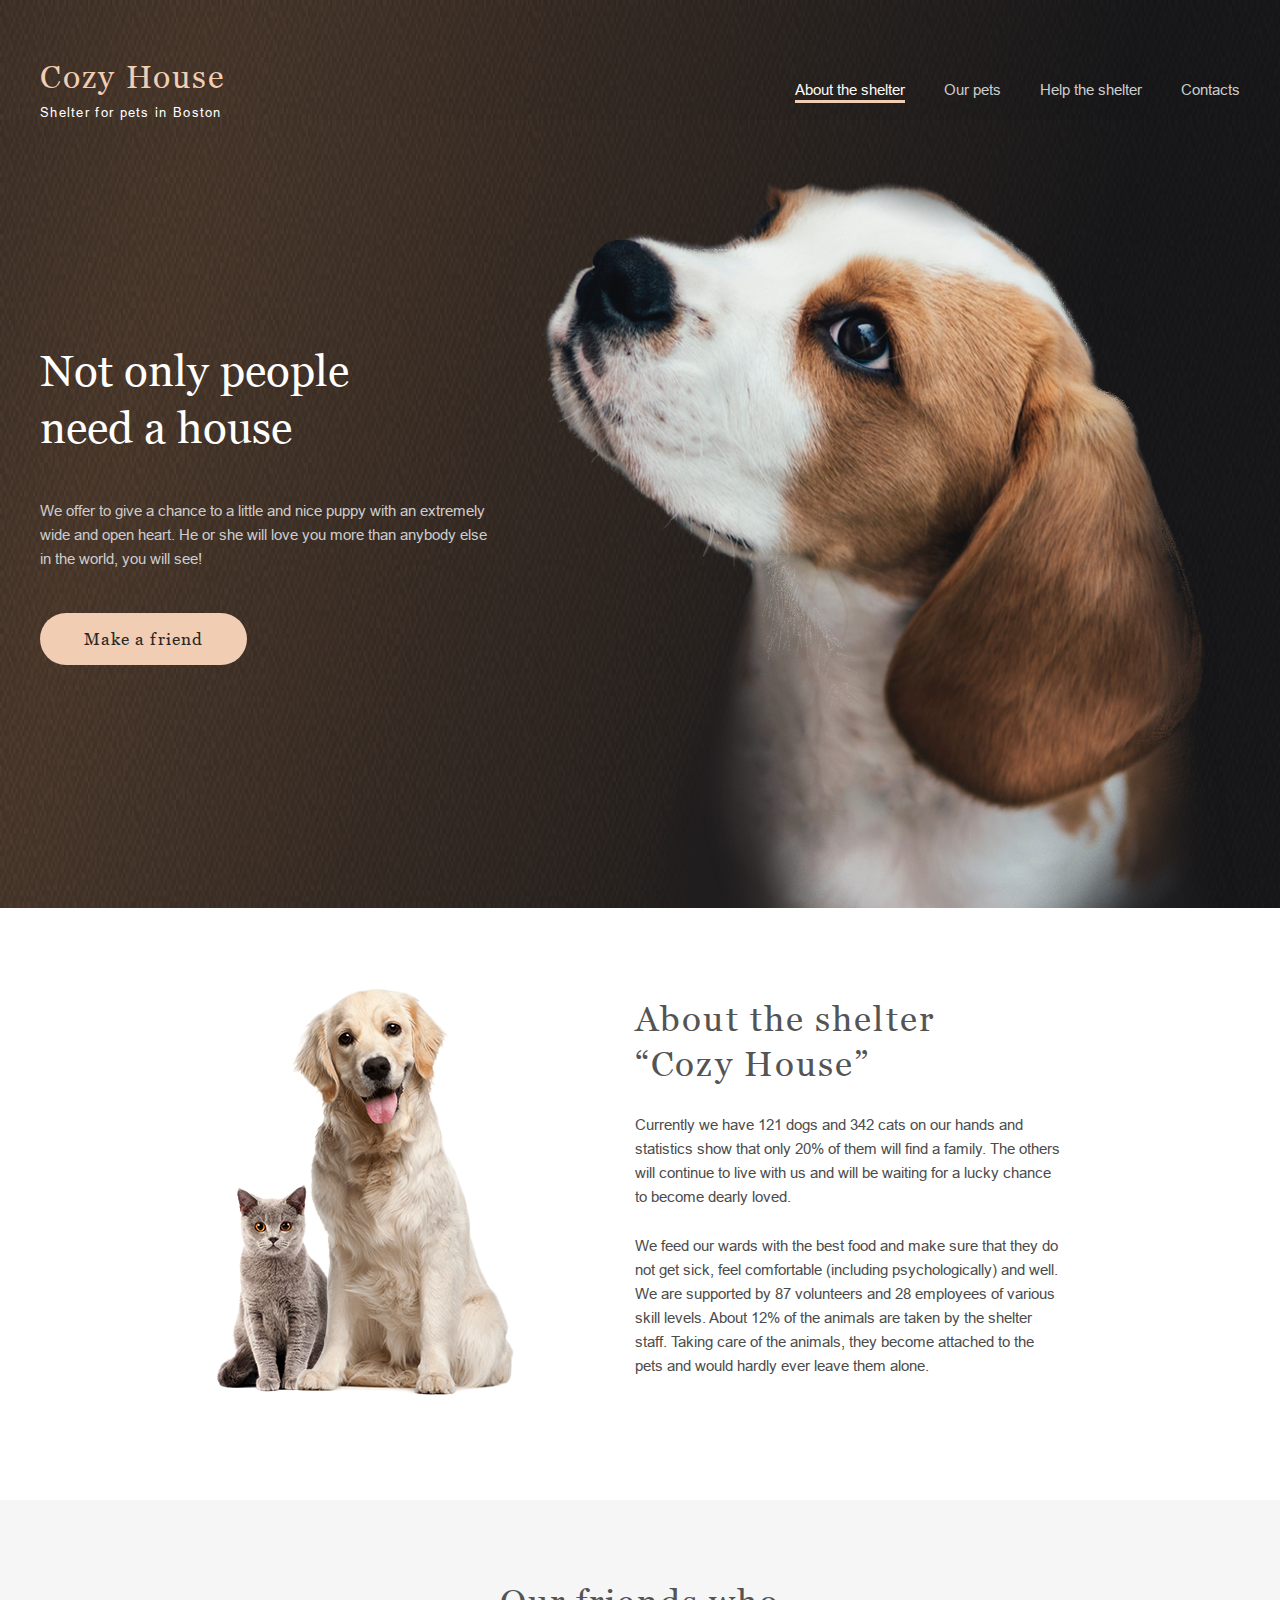
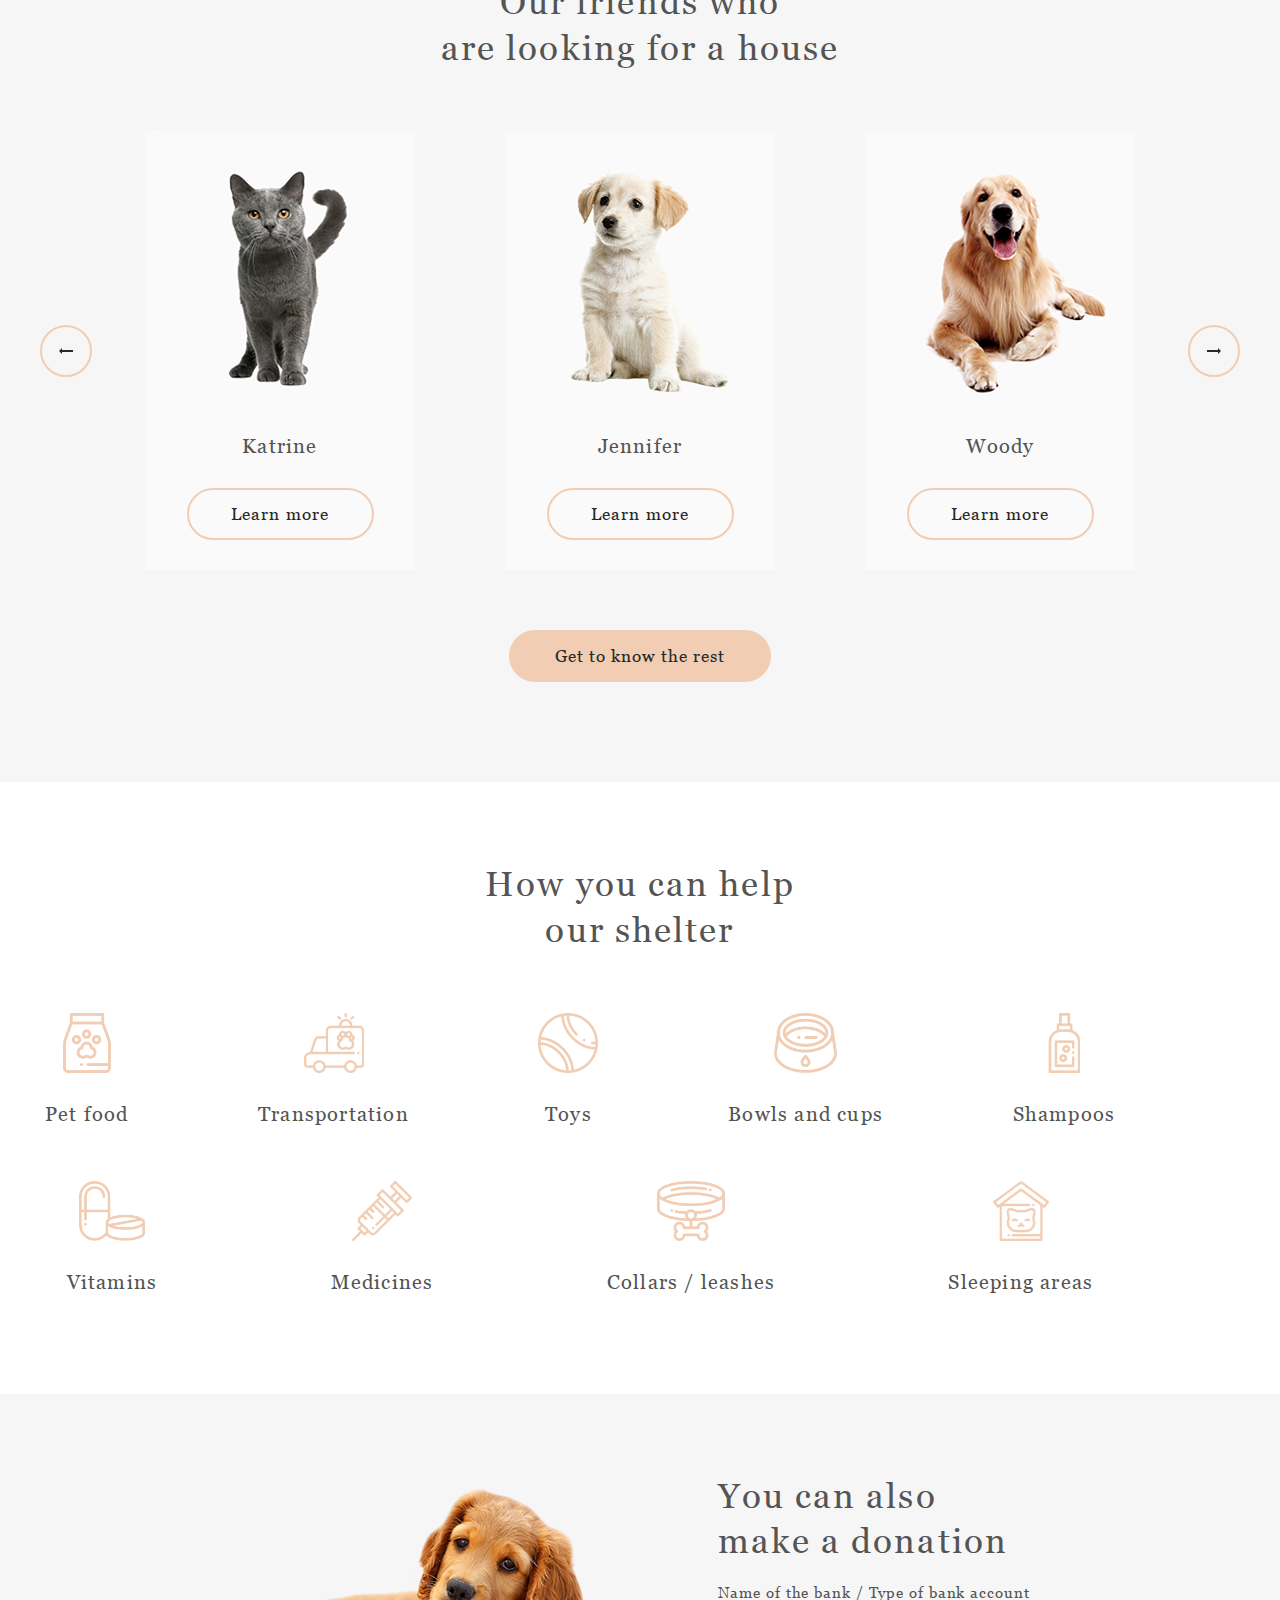
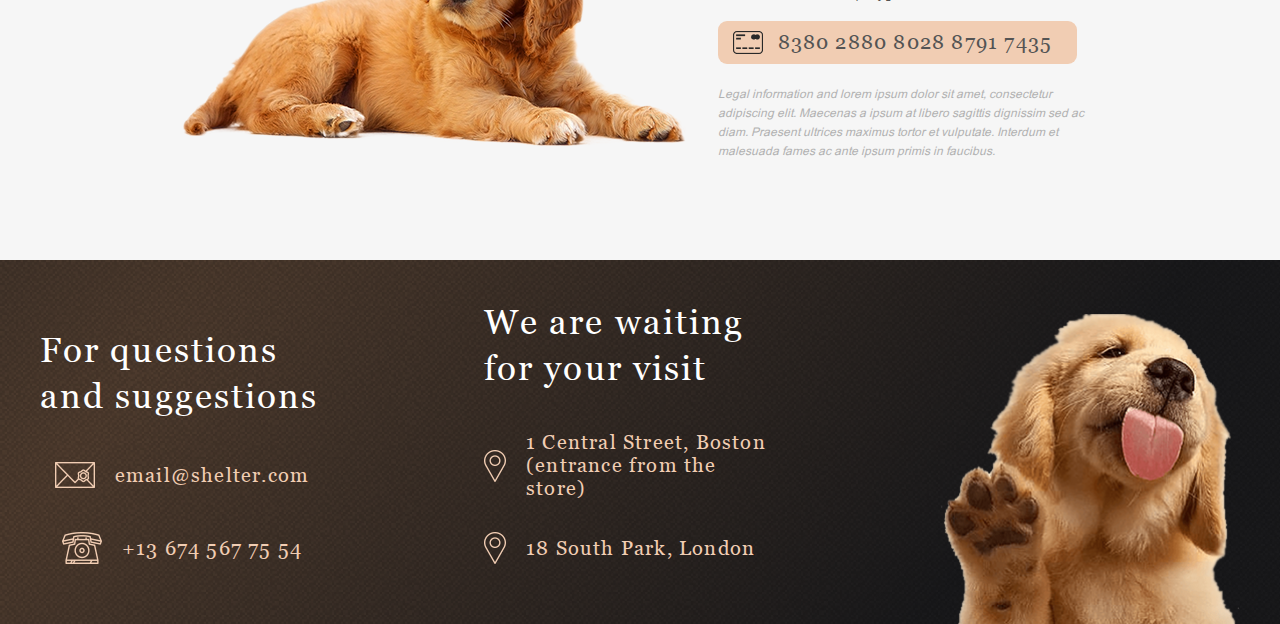
==== pages/main/index.html @ f01f2a56 "refactor: start content h2 and about text styles change" ====
<!DOCTYPE html>
<html lang="en">
<head>
    <meta charset="UTF-8">
    <meta http-equiv="X-UA-Compatible" content="IE=edge">
    <meta name="viewport" content="width=device-width, initial-scale=1.0">
    <title>Shelter</title>
    <link rel="stylesheet" href="style.css">
    <script src="../../assets/scripts/main.js"></script>
</head>
<body>
    <header>        
        <section class="header-section">
            <div class="logo"><h1 class="logo-main"><a href="#">Cozy House</a></h1><p class="logo-sub">Shelter for pets in Boston</p></div>
            <nav>
                <img class="burger" id="burger" src="../../assets/icons/burger-ico-ecru.png" alt="burger menu icon">
                <ul class="main-menu">
                    <li><mark><a href="#about">About the shelter</a></mark></li>
                    <li><a href="../pets/index.html">Our pets</a></li>
                    <li><a href="#help">Help the shelter</a></li>
                    <li><a href="#contacts">Contacts</a></li>
                </ul>
            </nav>
        </section>              
    </header>
    <main>
        <section class="start-screen-content">
            <div class="start-content">
                <h2>Not only people<br>need a house</h2>
                <p>We offer to give a chance to a little and nice puppy with an extremely wide and open heart. He or she will love you more than anybody else in the world, you will see!</p>
                <div class="button-primary"><a href="#our-pets">Make a friend</a></div>
            </div>
            <div class="puppy">
                <img class="puppy-img" src="../../assets/images/start-screen-puppy.png" alt="Puppy">
            </div>
        </section>    
        <section id="about" class="about">
            <div class="about-content">
                <div class="about-pets">
                    <img src="../../assets/images/about-pets.png" alt="Cat and dog">
                </div>
                <div class="about-description">
                    <h3>About the shelter<br>“Cozy House”</h3>
                    <p>Currently we have 121 dogs and 342 cats on our hands and statistics show that only 20% of them will find a family. The others will continue to live with us and will be waiting for a lucky chance to become dearly loved.</p>
                    <p>We feed our wards with the best food and make sure that they do not get sick, feel comfortable (including psychologically) and well. We are supported by 87 volunteers and 28 employees of various skill levels. About 12% of the animals are taken by the shelter staff. Taking care of the animals, they become attached to the pets and would hardly ever leave them alone.</p>
                </div>
            </div>
        </section>
        <section id="our-pets" class="our-pets">
            <h3>Our friends who<br>are looking for a house</h3>
            <div class="slider">
                <div class="button-arrow left"></div>
                <div class="card-wrapper">
                    <div class="card">
                        <img src="../../assets/images/pets-katerine.png" alt="pet image">
                        <p>Katrine</p>
                        <button class="button-secondary">Learn more</button>
                    </div>
                </div>
                <div class="card-wrapper">
                    <div class="card">
                        <img src="../../assets/images/pets-jennifer.png" alt="pet image">
                        <p>Jennifer</p>
                        <button class="button-secondary">Learn more</button>
                    </div>
                </div>                
                <div class="card-wrapper">
                    <div class="card">
                        <img src="../../assets/images/pets-woody.png" alt="pet image">
                        <p>Woody</p>
                        <button class="button-secondary">Learn more</button>
                    </div>
                </div>                
                <div class="button-arrow right"></div>
            </div>
            <div class="button-primary"><a href="#our-pets">Get to know the rest</a></div>
        </section>
        <section id="help" class="help">
            <h3>How you can help<br>our shelter</h3>
            <div class="list">
                <div class="help-item">
                    <img class="pet-food" src="../../assets/icons/food.png" alt="help icon">
                    <h4>Pet food</h4>
                </div>
                <div class="help-item">
                    <img class="transportation" src="../../assets/icons/transportation.png" alt="help icon">
                    <h4>Transportation</h4>
                </div>
                <div class="help-item">
                    <img class="toys" src="../../assets/icons/toys.png" alt="help icon">
                    <h4>Toys</h4>
                </div>
                <div class="help-item">
                    <img class="bowls" src="../../assets/icons/bowl.png" alt="help icon">
                    <h4>Bowls and cups</h4>
                </div>
                <div class="help-item">
                    <img class="shampoos" src="../../assets/icons/shampoo.png" alt="help icon">
                    <h4>Shampoos</h4>
                </div>
                <div class="help-item">
                    <img class="vitamins" src="../../assets/icons/vitamins.png" alt="help icon">
                    <h4>Vitamins</h4>
                </div>
                <div class="help-item">
                    <img class="medicines" src="../../assets/icons/medicines.png" alt="help icon">
                    <h4>Medicines</h4>
                </div>
                <div class="help-item">
                    <img class="collars" src="../../assets/icons/collars.png" alt="help icon">
                    <h4>Collars / leashes</h4>
                </div>
                <div class="help-item">
                    <img class="sleeping-areas" src="../../assets/icons/sleeping_areas.png" alt="help icon">
                    <h4>Sleeping areas</h4>
                </div>
            </div>
        </section>
        <section class="donations">
            <img class="donation-dog" src="../../assets/images/donation-dog.png" alt="Nice dog foto">
            <div class="donation-content">
                <h3>You can also<br>make a donation</h3>
                <h5>Name of the bank / Type of bank account</h5>
                <div class="credit-card">
                    <img src="../../assets/icons/credit-card.png" alt="Credit card icon">
                    <span>8380 2880 8028 8791 7435</span>
                </div>
                <span class="legal-info">Legal information and lorem ipsum dolor sit amet, consectetur adipiscing elit. Maecenas a ipsum at libero sagittis dignissim sed ac diam. Praesent ultrices maximus tortor et vulputate. Interdum et malesuada fames ac ante ipsum primis in faucibus.</span>
            </div>
        </section>
    </main>
    <footer>        
        <section class="footer-section">
            <div id="contacts" class="contacts">
                <h3>For questions and suggestions</h3>
                <div class="contact-wrapper">
                    <img src="../../assets/icons/mail.png" alt="mail icon">
                    <span class="mail"><a href="mailto:email@shelter.com">email@shelter.com</a></span>
                </div>
                <div class="contact-wrapper">
                    <img src="../../assets/icons/phone.png" alt="phone icon">                
                    <span class="phone"><a href="tel:+136745677554">+13 674 567 75 54</a></span>
                </div>
            </div>
            <div class="locations">
                <h3>We are waiting for your visit</h3>
                <div class="locations-wrapper">
                    <div class="location-wrapper">
                        <img src="../../assets/icons/location-dot.png" alt="location dot icon">
                        <span class="boston"><a href="https://goo.gl/maps/aTg1MjFpmiu2rQaGA" target="_blank">1 Central Street, Boston (entrance from the store)</a></span>
                    </div>
                    <div class="location-wrapper">
                        <img src="../../assets/icons/location-dot.png" alt="location dot icon">
                        <span class="london"><a href="https://goo.gl/maps/aTg1MjFpmiu2rQaGA" target="_blank">18 South Park, London</a></span>
                    </div>
                </div>                
            </div>
            <img class="footer-puppy" src="../../assets/images/footer-puppy.png" alt="Puppy">
        </section>            
    </footer>
</body>
</html>
---- pages/main/style.css ----
@font-face {
    font-family: Georgia;
    src: url(../../assets/fonts/Georgia/Georgia.ttf);
    font-weight: normal;
    font-style: normal;
  }

  @font-face {
    font-family: Arial;
    src: url(../../assets/fonts/Arial/ArialMT.ttf);
    font-weight: normal;
    font-style: normal;
  }

:root {
    --font-primary: Georgia, 'Times New Roman', Times, serif;
    --font-secondary: Arial, Helvetica, sans-serif;
    --color-primary: #F1CDB3;    
    --color-dark-s: #CDCDCD;    
    --color-dark-m: #B2B2B2;
    --color-dark-l: #545454;
    --color-dark-xl: #4C4C4C;
    --color-dark-3xl: #292929;
    --color-light-s: #FAFAFA;
    --color-light-l: #F6F6F6;
}

* {
    box-sizing: border-box;
    margin: 0;
    padding: 0;    
}

header, main, footer {
    width: 1280px;
    margin: 0 auto;
}

section {
    width: 100%;
    padding: 0 40px;
}

.header-section, .start-screen-content {        
    background: url(../../assets/images/background-gradient.png);
    background-size: 1280px 908px;
    padding-top: 60px;    
}

.start-screen-content {
    background-position-y: bottom 120px;
}

.header-section {
    display: flex;
    justify-content: space-between;
    align-items: center;
}

.about, .our-pets, .help, .donations {
    padding-top: 80px;
    padding-bottom: 100px;
}

.logo {
    display: flex;
    flex-direction: column;
}

h1 a:link, h1 a:visited, h1 a:hover, h1 a:active  {
    font-family: var(--font-primary);
    font-weight: 400;
    font-size: 1.98rem;    
    line-height: 110%;    
    letter-spacing: 0.06em;
    text-decoration: none;    
    color: var(--color-primary);
    display: inline-block;
}

h1 a:hover {
    color: var(--color-light-s);
}

.logo-main {
    font-family: var(--font-primary);
    font-weight: 400;
    font-size: 2rem;    
    line-height: 110%;    
    letter-spacing: 0.06em;    
    color: var(--color-primary);
    display: inline-block;
    margin-bottom: 0.625rem;
}

.logo-sub {
    font-family: var(--font-secondary);
    font-weight: 400;
    font-size: 0.8125rem;
    line-height: 0.9375rem;
    letter-spacing: 0.1em;
    color: #FFFFFF;
    display: inline-block;
}

.burger {
    display: none;
}

.main-menu {
    list-style-type: none;
}

.main-menu li {
    display: inline-block;
    margin-left: 2.1875rem;
}

.main-menu mark {
    background-color: unset;       
}

.main-menu li mark {
    border-bottom: 3px solid var(--color-primary);
    padding-bottom: 2px;
}

.main-menu mark a:link {
    color: var(--color-light-s);
}

.main-menu mark a:visited {
    color: var(--color-light-s);
}

.main-menu mark a:hover {
    color: var(--color-light-s);
}

.main-menu mark a:active {
    color: var(--color-light-s);
}

.main-menu a:link {
    font-family: var(--font-secondary);
    font-weight: 400;
    font-size: 0.9375rem;
    line-height: 160%;    
    color: var(--color-dark-s);
    text-decoration: none;  
}

.main-menu a:visited {
    font-family: var(--font-secondary);
    font-weight: 400;
    font-size: 0.9375rem;
    line-height: 160%;    
    color: var(--color-dark-s);
    text-decoration: none;   
}

.main-menu a:hover {
    font-family: var(--font-secondary);
    font-weight: 400;
    font-size: 0.9375rem;
    line-height: 160%;    
    color: var(--color-light-s);
    text-decoration: none;   
}

.main-menu a:active {
    font-family: var(--font-secondary);
    font-weight: 400;
    font-size: 0.9375rem;
    line-height: 160%;    
    color: var(--color-dark-s);
    text-decoration: none;   
}

.start-screen-content {    
    display: flex;
    justify-content: space-between;
    align-items: flex-end;    
}

.start-screen-content .start-content {
    width: 38.333%;
    margin-right: 2.625rem;
}

.start-content {
    margin-bottom: 243px;
}

.start-content h2 {
    font-family: var(--font-primary);
    font-weight: 400;
    font-size: 2.75rem;
    line-height: 130%;      
    color: #FFFFFF;
    display: inline-block;
    margin-bottom: 2.625rem;    
}

.start-content p {
    font-family: var(--font-secondary);
    font-weight: 400;
    font-size: 0.9375rem;
    line-height: 160%;      
    color: var(--color-dark-s);
    display: inline-block;
    margin-bottom: 2.625rem;   
}

.button-primary {
    background-color: var(--color-primary);
    width: 12.9375rem;
    height: 3.25rem;
    border-radius: 1.625rem;
    border: 0;
    cursor: pointer;
    display: flex;
    justify-content: center;
    align-items: center;
}

.button-primary a:link, .button-primary a:visited, .button-primary a:hover, .button-primary a:active{    
    font-family: var(--font-primary);
    font-weight: 400;
    font-size: 1.0625rem;
    line-height: 130%;
    letter-spacing: 0.06em;      
    color: var(--color-dark-3xl);
    text-decoration: none;
}

.puppy {
    line-height: 0;
}

.about-content {
    display: flex;
    justify-content: center;
    align-items: center;    
    width: 100%;
}

.about-description {
    width: 35.8%;
    margin-left: 10%;
}

.about-description h3, .our-pets h3, .help h3, .donation-content h3, footer h3 {
    font-family: var(--font-primary);
    font-weight: 400;
    font-size: 2.185rem;    
    line-height: 130%;    
    letter-spacing: 0.06em;    
    color: var(--color-dark-l);
    display: inline-block;
    margin-bottom: 1.5625rem;
}

.about-description p {
    font-family: var(--font-secondary);
    font-weight: 400;
    font-size: 15px;    
    line-height: 160%;
    color: var(--color-dark-xl);
    display: inline-block;
    margin-bottom: 1.5625rem;
}

.about-description p:last-child {
    margin-bottom: 0.875rem;
}

.our-pets {
    background-color: var(--color-light-l);
    display: flex;
    flex-direction: column;
    justify-content: center;
    align-items: center;
}

.our-pets h3, .help h3 {
    text-align: center;
    margin-bottom: 3.75rem;
}

.slider {    
    display: flex;
    justify-items: center;
    align-items: center;
    margin-bottom: 3.75rem;
}

.button-arrow {
    width: 3.25rem;
    height: 3.25rem;
    border: 2px solid var(--color-primary);
    border-radius: 50%;
    cursor: pointer;
}

.button-arrow.left {
    margin-right: 0.5rem;  
    background-image: url(../../assets/icons/arrow-left.png);
    background-position: center;
    background-size: 14px;
    background-repeat: no-repeat;
}

.button-arrow.right {
    margin-left: 0.5rem;    
    background-image: url(../../assets/icons/arrow-right.png);
    background-position: center;
    background-size: 14px;
    background-repeat: no-repeat;
}

.card {
    margin: 0 2.8125rem;
    text-align: center;
    background-color: var(--color-light-s);
}

.card:hover {
    cursor: pointer;
    background-color: var(--color-light-l);  
}

.card:hover button {
    box-shadow: 0 0 1em var(--color-primary);    
}

.card img {
    margin-bottom: 1.875rem;
}

.card p {
    font-family: var(--font-primary);
    font-weight: 400;
    font-size: 1.25rem;    
    line-height: 115%;    
    letter-spacing: 0.06em;    
    color: var(--color-dark-l);
    margin-bottom: 1.875rem;    
}

.button-secondary {
    font-family: var(--font-primary);
    font-weight: 400;
    font-size: 1.0625rem;    
    line-height: 130%;    
    letter-spacing: 0.06em;    
    color: var(--color-dark-3xl);
    width: 11.6875rem;
    height: 3.25rem;
    border: 2px solid var(--color-primary);
    background-color: var(--color-light-s);
    border-radius: 100px;
    margin-bottom: 1.875rem;
    cursor: pointer;
}

.our-pets .button-primary a:link, .our-pets .button-primary a:visited, .our-pets .button-primary a:hover, .our-pets .button-primary a:active {
    font-family: var(--font-primary);
    font-weight: 400;
    font-size: 1.0625rem;    
    line-height: 130%;    
    letter-spacing: 0.06em;    
    color: var(--color-dark-3xl);
}

.our-pets .button-primary {
    width: 16.375rem;    
}


.list {
    height: 281px;
    width: 100%;
    display: flex;
    justify-content: space-around;
    align-content: space-between;
    flex-wrap: wrap;
}

.help {
    display: flex;
    flex-direction: column;   
    align-items: center;
}

.help-item {
    display: flex;
    flex-direction: column;
    justify-content: space-between;
    align-items: center;    
    height: 113px;    
    margin-right: 120px;
    text-align: center;
}

.help-item img {
    max-width: fit-content;    
    max-height: 60px;
}

.list h4 {
    font-family: var(--font-primary);
    font-weight: 400;
    font-size: 1.25rem;    
    line-height: 115%;    
    letter-spacing: 0.06em;    
    color: var(--color-dark-l);
}

.donations {
    display: flex;
    justify-content: center;
    align-items: center;
    background-color: var(--color-light-l);
}

.donation-content {
    margin-left: 1.875rem;
    width: 23.75rem;
}

.donation-content h3 {
    margin-bottom: 1.25rem;
}

.donation-content h5 {
    font-family: var(--font-primary);
    font-weight: 400;
    font-size: 0.9375rem;    
    line-height: 110%;    
    letter-spacing: 0.06em;    
    color: var(--color-dark-l);
    margin-bottom: 1.25rem;   
}

.credit-card {
    padding: 10px 15px;
    border-radius: 9px;
    background-color: var(--color-primary);
    display:  flex;
    justify-content: flex-start;
    align-items: center;
    width: 359px;
    margin-bottom: 1.25rem;
}

.credit-card img {
    margin-right: 15px;    
}

.credit-card span {
    font-family: var(--font-primary);
    font-weight: 400;
    font-size: 1.25rem;    
    line-height: 115%;    
    letter-spacing: 0.06em;    
    color: var(--color-dark-l);
}

.legal-info {
    font-family: var(--font-secondary);
    font-weight: 400;
    font-size: 0.75rem;    
    line-height: 150%;
    font-style: italic;     
    color: var(--color-dark-m);
}

.footer-section {
    padding-top: 2.5rem;    
    display: flex;
    justify-content: center;
    align-items: flex-end;
    background-image: url(../../assets/images/background-gradient.png);
    background-size: cover;
}

.footer-section > div {
    margin-right: 160px;
}

footer h3 {
    color: #FFFFFF;
    margin-bottom: 0; 
    display: block;   
}

.contacts, .locations {
    display: flex;
    flex-direction: column;
    justify-content: center;
    align-items: center;
    padding-bottom: 60px;
}

.contact-wrapper, .location-wrapper {
    display: flex;
    align-items: center;
}

.contact-wrapper:first-of-type{
    margin-top: 2.6875rem;
    margin-bottom: 44px;
}

.location-wrapper:first-of-type {
    margin-top: 2.5rem;
    margin-bottom: 32px;
}

.contact-wrapper img {
    width: 40px;
    margin-right: 1.25rem;
}

.location-wrapper img {
    width: 22px;
    margin-right: 1.25rem;
}

.footer-puppy {
    width: 300px;
    height: 310px;
}

footer a:link {
    font-family: var(--font-primary);
    font-weight: 400;
    font-size: 1.25rem;    
    line-height: 115%;    
    letter-spacing: 0.06em;
    text-decoration: none;  
    color: var(--color-primary);
    margin-bottom: 0.625rem;
}

footer a:visited {
    font-family: var(--font-primary);
    font-weight: 400;
    font-size: 1.25rem;    
    line-height: 115%;    
    letter-spacing: 0.06em;
    text-decoration: none;
    color: var(--color-primary);
    margin-bottom: 0.625rem;
}

footer a:hover {
    font-family: var(--font-primary);
    font-weight: 400;
    font-size: 1.25rem;    
    line-height: 115%;    
    letter-spacing: 0.06em;
    text-decoration: none;    
    color: var(--color-light-s);    
    margin-bottom: 0.625rem;
}

footer a:active {
    font-family: var(--font-primary);
    font-weight: 400;
    font-size: 1.25rem;    
    line-height: 115%;    
    letter-spacing: 0.06em;
    text-decoration: none;    
    color: var(--color-primary);    
    margin-bottom: 0.625rem;
}

.boston {
    width: 254px;
}

@media screen and (max-width: 767px) {

    
    header, main, footer {
        width: 100%;
        margin: 0 auto;
    }

    .header-section {
        padding: 30px 10px;
    }

    .burger {
        display: block;
        width: 30px;
        height: 22px;
        margin: 0 43px;
    }

    .main-menu {
        display: none;
    }

    .start-screen-content {
        padding: 30px 10px 0;
        flex-direction: column;        
    }

    .start-screen-content .start-content {
        margin: 0;
        text-align: center;
        width: 100%;
    }

    .start-screen-content h2 {
        font-size: 25px;
    }

    .button-primary {
        display: inline-flex;
        margin: 0;
        margin-bottom: 105px;
    }

    .puppy-img {
        width: 260px;
        height:271.77px;
    }

    .about {
        width: 100%;
        padding: 42px 25px;
    }

    .about-content {
        flex-direction: column;
    }

    .about-pets {
        order: 1;
    }

    .about-pets img {
        width: 260px;
        height: 353.6px;
    }

    .about-description {
        width: 100%;
        margin: 0 0 42px;
        text-align: center;
    }

    .about-description h3 {
        font-size: 25px;
        text-align: center;
    }

    .about-description p {
        text-align: justify;
        font-size: 15px;
    }

    .about-description p:last-child {
        margin-bottom: 0;
    }

    .our-pets {
        padding: 42px 10px;
        flex-direction: column;
    }

    .our-pets h3 {
        font-size: 25px;
        margin-bottom: 42px;
    }

    .card-wrapper {
        width: 100%;
        order: -1;
    }

    .card {
        width: 270px;
        margin: 0 auto;                  
    }

    .card-wrapper:nth-child(3), .card-wrapper:nth-child(4) {
        display: none;
    }

    .card img {
        line-height: 0;
    }

    .slider {
        width: 100%;
        margin-bottom: 42px;
        flex-wrap: wrap;
        justify-content: space-between;        
    }

    .our-pets .button-primary {
        display: inline-flex;
        margin: 0;        
    }

    .button-arrow.left {
        margin: 20px 0 0 58px;        
    }

    .button-arrow.right {
        margin: 20px 58px 0 0;
        flex-grow: 0;
    }

    .help {
        padding: 42px 15px;
    }

    .help h3 {
        font-size: 25px;
        margin-bottom: 42px;
    }

    .list {
        width: 100%;
        height: auto;
        align-items: flex-start;
        justify-content: flex-start;
        row-gap: 30px;
    }

    .help-item {
        margin: 0;
        width: 50%;
        height: 87px;         
    }

    .help-item h4 {
        font-size: 15px;
    }

    .pet-food {
        width: 39.88px;
        height: 50px;
    }

    .transportation {
        width: 49.96px;
        height: 50px;
    }

    .toys {
        width: 50px;
        height: 50px;
    }

    .bowls {
        width: 50px;
        height: 47.35px;
    }

    .shampoos {
        width: 26.09px;
        height: 50px;
    }

    .vitamins {
        width: 50px;
        height: 45.13px;
    }

    .medicines {
        width: 50px;
        height: 50px;
    }

    .collars {
        width: 50px;
        height: 43.7px;
    }

    .sleeping-areas {
        width: 46.91px;
        height: 50px;
    }

    .donations {
        padding: 42px 10px;
        flex-direction: column;        
    }

    .donation-dog {
        order: 1;
        margin: 42px 0 0 0;
        width: 260px;
        height: 135px;
    }

    .donation-content {
        text-align: center;
        margin: 0;
        width: 100%;
    }

    .donation-content h3 {
        font-size: 25px;
        text-align: center; 
        line-height: 130%;       
    }

    .donation-content h5 {
        letter-spacing: normal;
        line-height: 160%;  
    }

    .credit-card {
        display: inline-flex;
        width: 281px;
    }

    .legal-info {
        display: block;
        text-align:justify;         
    }

    .credit-card span {
        font-size: 15px;
    }

    .footer-section {
        flex-direction: column;
        padding: 30px 10px 0;
        align-items: center;
    }

    .footer-section > div {
        margin: 0;
    }

    .contacts h3, .locations h3 {
        font-size: 25px;
        text-align: center;
        margin: 0 15px;
    }

    .contacts, .locations {
        padding-bottom: 40px;
    }
    
    .contact-wrapper  {
        justify-content: center;
    }
    
    
    .location-wrapper:first-of-type {
        margin-bottom: 40px;
    }

    .footer-puppy {
        width: 260px;
        height: 269px;
    }
}

@media screen and (min-width: 768px) and (max-width: 1279px) {
    header, main, footer {
        width: 100%;
        margin: 0 auto;
    }

    .header-section {
        padding: 30px 30px 0;
    }

    .start-screen-content {
        flex-direction: column;
        background-size: cover;
        align-items: center;
        padding: 60px 30px 0;
    }

    .start-screen-content .start-content {
        display: flex;
        flex-direction: column;
        width: auto;
        margin: 0 124px;
    }

    .start-content h2 {
        letter-spacing: normal;
    }

    .start-content .button-primary {
        align-self: center;
    }

    .puppy {
        align-self: flex-end;
    }

    .puppy-img {
        width: 569px;
        height: 593px;
        margin-top: 100px;        
    }

    .about-content {
        flex-direction: column;
    }

    .about-pets {
        order: 1;
    }

    .about-description {
        width: auto;
        margin: 0 129px;
    }

    .about-description p:last-child {
        margin-bottom: 80px;
    }

    .card-wrapper:nth-of-type(4) {
        display: none;
    }

    .card-wrapper:nth-child(2) .card {
        margin-left: 0;
        margin-right: 20px;
    }

    .card-wrapper:nth-child(3) .card {
        margin-right: 0;
        margin-left: 20px;
    }

    .button-arrow.left {
        margin-right: 12px;
    }

    .button-arrow.right {
        margin-left: 12px;
    }

    .help {
        padding: 80px 69px 100px;   
    }

    .help-item {
        width: 170px;
        margin: 0;
    }

    .list {
        height: auto;
        justify-content: space-between;
        row-gap: 55px;
    }

    .bowls {
        width: 60px;
        height: 56.82px;
    }

    .vitamins {
        width: 60px;
        height: 54.16px;
    }

    .collars {
        width: 60px;
        height: 52.43px;
    }

    .sleeping-areas {
        width: 56.29px;
        height: 60px;
    }

    .donations {
        flex-direction: column;
    }

    .donation-content {
        margin: 0 0 60px;
    }

    .donation-dog {
        order: 1;
    }

    .footer-section {
        flex-wrap: wrap;
        padding: 30px 64px 0;
        column-gap: 50px;
    }

    .footer-section > div {        
        margin: 0;
    }

    .contacts, .locations {
        margin: 0;
        width: calc(50% - 61px / 2);
        align-items: flex-start;
        padding-bottom: 65px;
    }

    .location-wrapper:first-of-type {
        margin-top: 33px;
    }
}
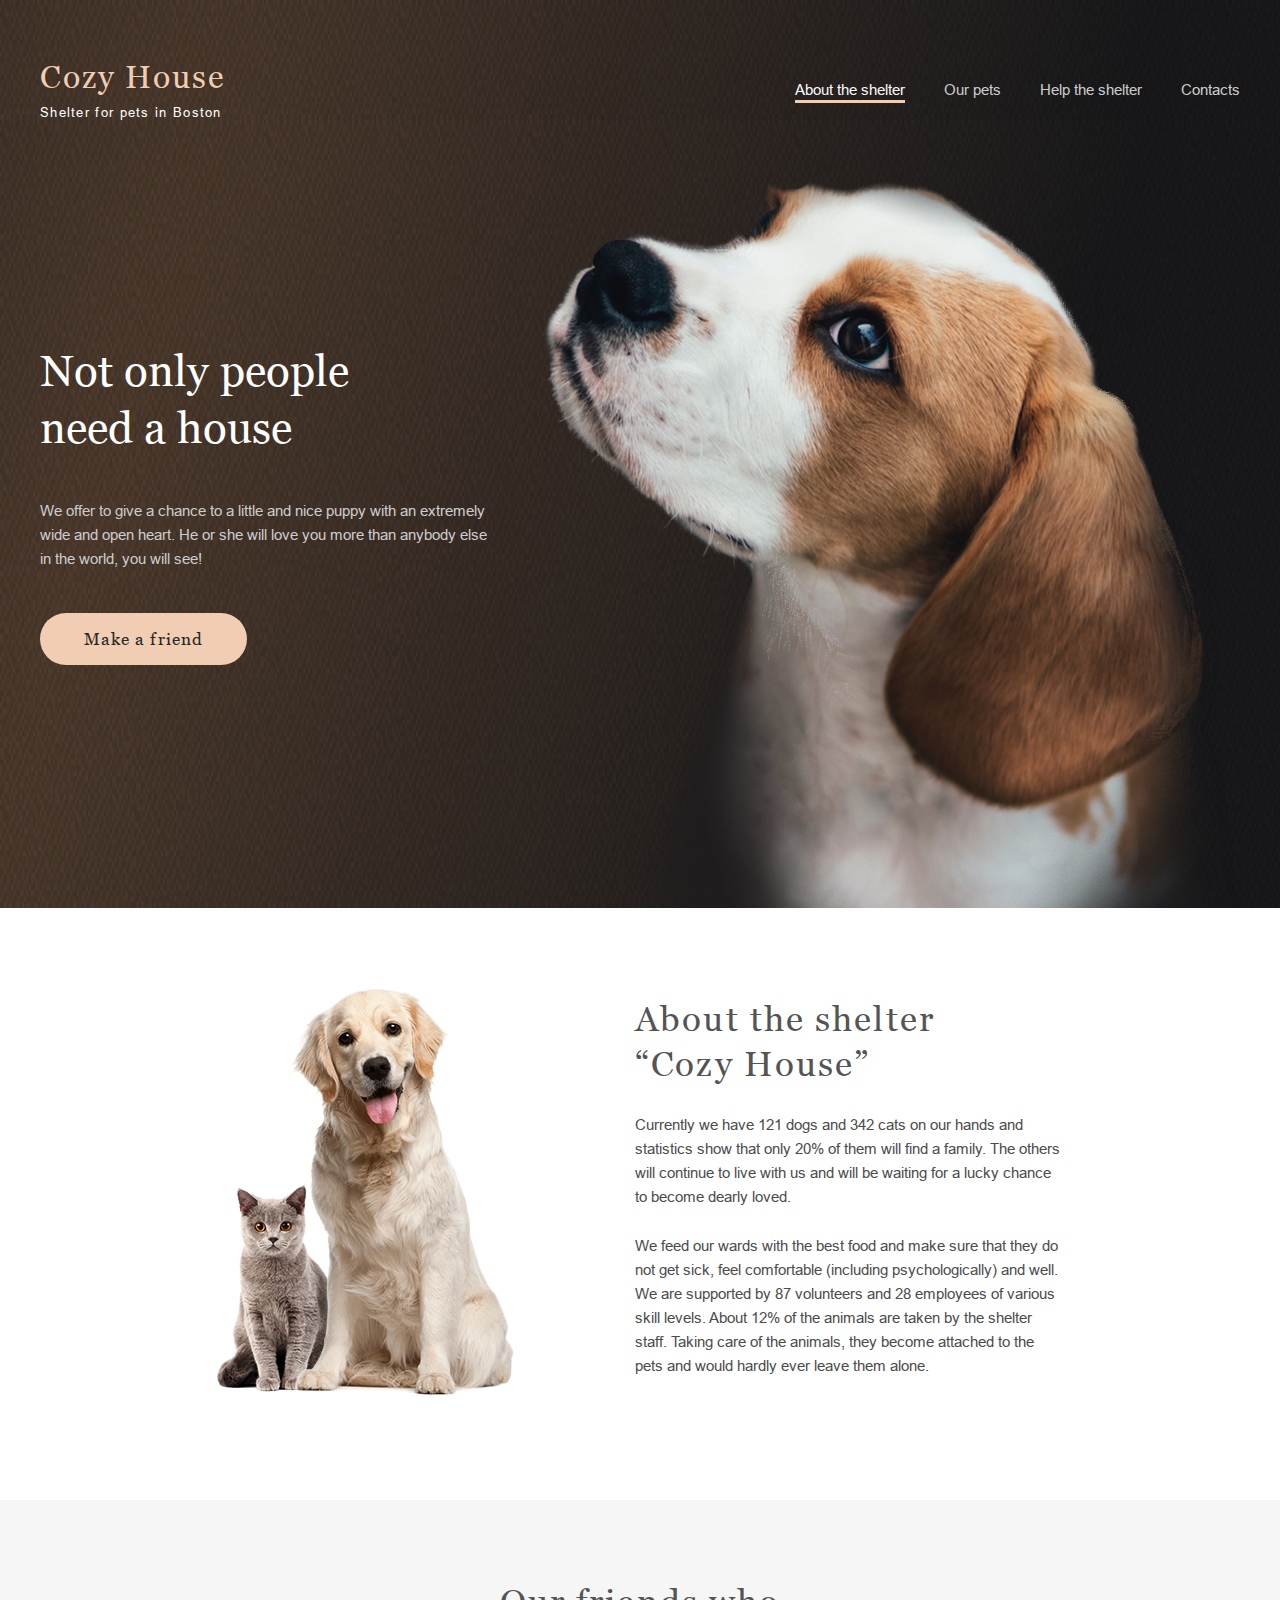
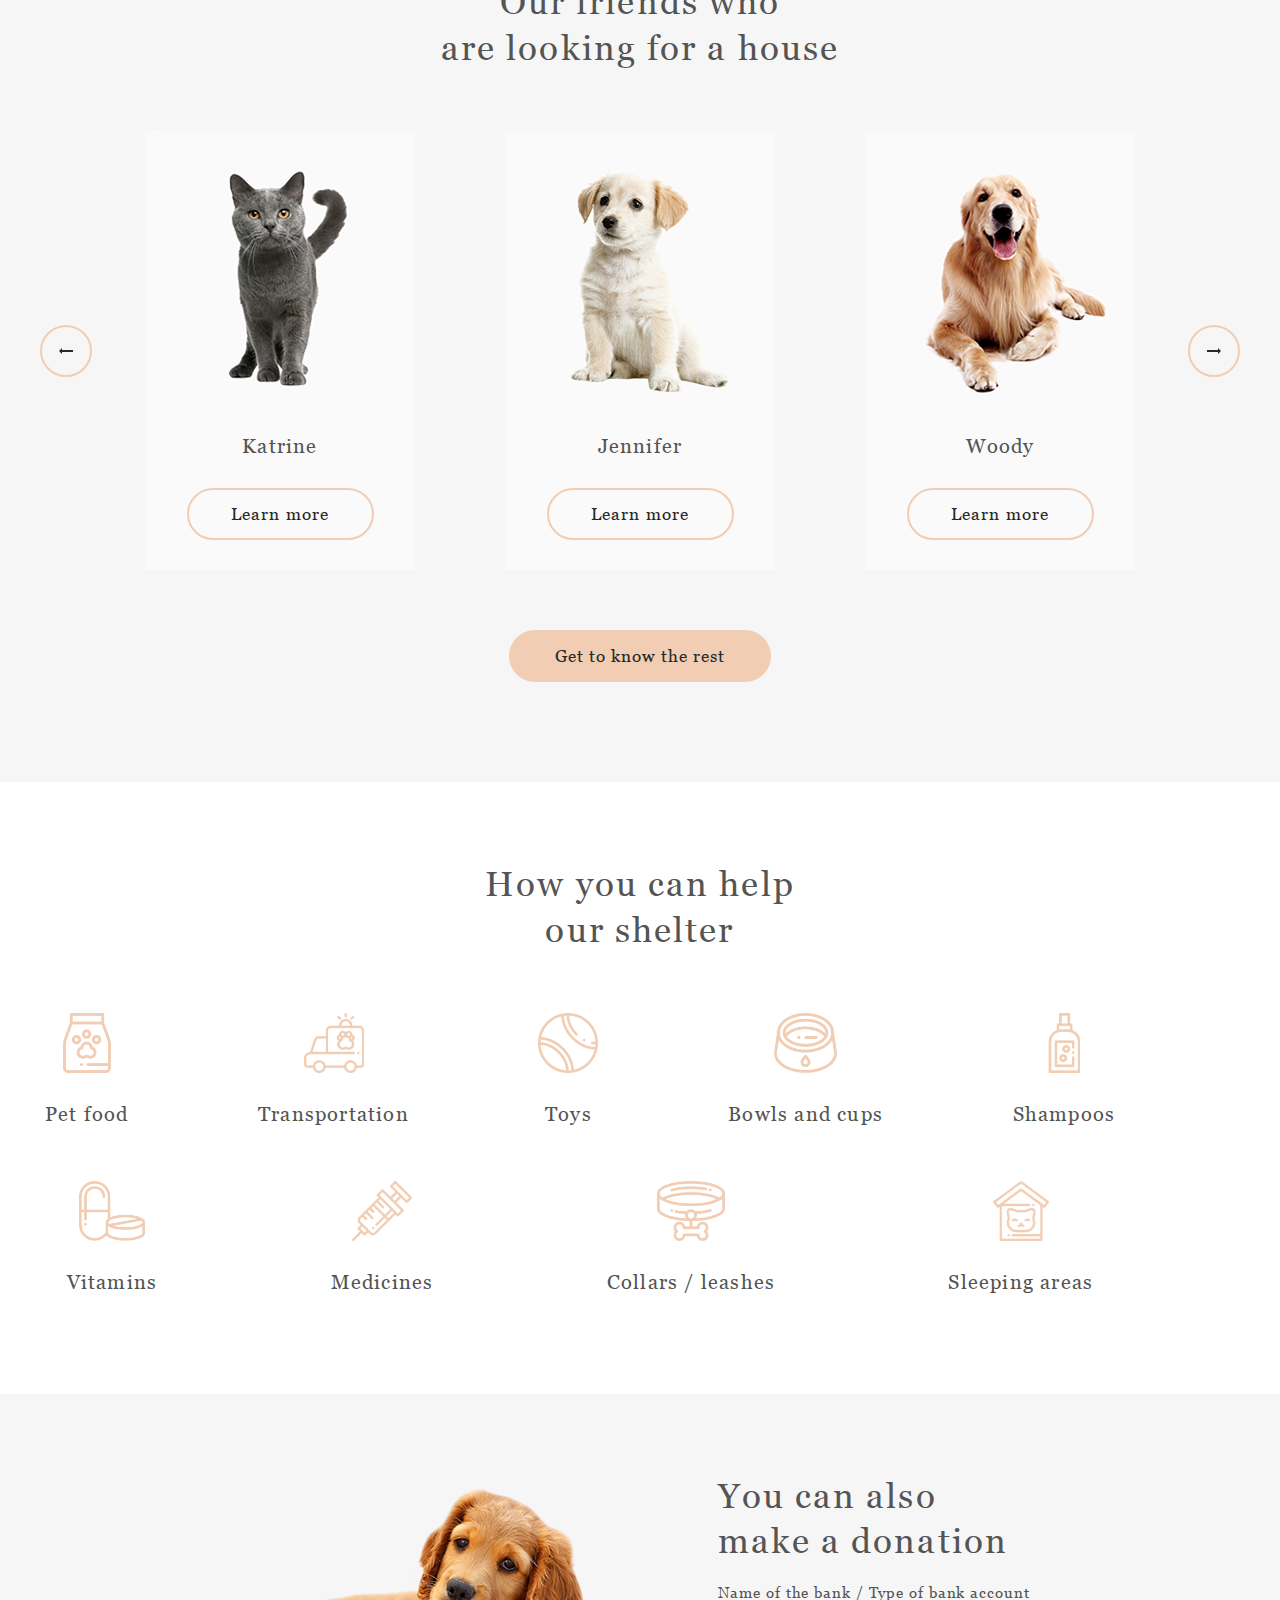
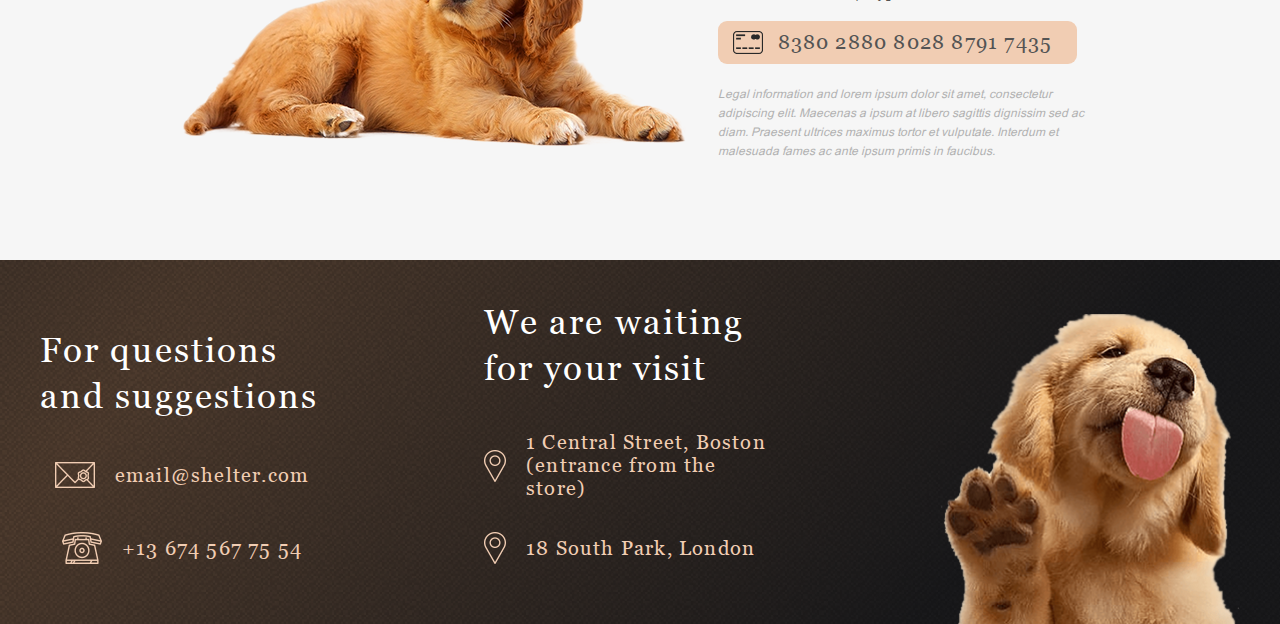
==== commit fb333686: "feat: basic slider logic add" ====
--- a/pages/main/index.html
+++ b/pages/main/index.html
@@ -6,22 +6,26 @@
     <meta name="viewport" content="width=device-width, initial-scale=1.0">
     <title>Shelter</title>
     <link rel="stylesheet" href="style.css">
-    <script src="../../assets/scripts/main.js"></script>
+    <script src="script.js"></script>
 </head>
 <body>
     <header>        
         <section class="header-section">
-            <div class="logo"><h1 class="logo-main"><a href="#">Cozy House</a></h1><p class="logo-sub">Shelter for pets in Boston</p></div>
-            <nav>
-                <img class="burger" id="burger" src="../../assets/icons/burger-ico-ecru.png" alt="burger menu icon">
-                <ul class="main-menu">
+            <div id="logo-wrapper" class="logo-wrapper">
+                <div class="logo"><h1 class="logo-main"><a href="#">Cozy House</a></h1><p class="logo-sub">Shelter for pets in Boston</p></div>
+                <div class="burger-wrapper">
+                    <img class="burger" id="burger" src="../../assets/icons/burger-ico-ecru.png" alt="burger menu icon">
+                </div>                
+            </div>            
+            <nav id="main-nav" class="main-nav">                
+                <ul id="main-menu" class="main-menu">
                     <li><mark><a href="#about">About the shelter</a></mark></li>
                     <li><a href="../pets/index.html">Our pets</a></li>
                     <li><a href="#help">Help the shelter</a></li>
                     <li><a href="#contacts">Contacts</a></li>
                 </ul>
-            </nav>
-        </section>              
+            </nav>          
+        </section>             
     </header>
     <main>
         <section class="start-screen-content">
@@ -49,7 +53,7 @@
         <section id="our-pets" class="our-pets">
             <h3>Our friends who<br>are looking for a house</h3>
             <div class="slider">
-                <div class="button-arrow left"></div>
+                <div id="slide-left" class="button-arrow left"></div>
                 <div class="card-wrapper">
                     <div class="card">
                         <img src="../../assets/images/pets-katerine.png" alt="pet image">
@@ -71,7 +75,7 @@
                         <button class="button-secondary">Learn more</button>
                     </div>
                 </div>                
-                <div class="button-arrow right"></div>
+                <div id="slide-right" class="button-arrow right"></div>
             </div>
             <div class="button-primary"><a href="#our-pets">Get to know the rest</a></div>
         </section>
--- a/pages/main/style.css
+++ b/pages/main/style.css
@@ -31,6 +31,10 @@
     padding: 0;    
 }
 
+body {
+    position: relative;     
+}
+
 header, main, footer {
     width: 1280px;
     margin: 0 auto;
@@ -52,9 +56,9 @@
 }
 
 .header-section {
-    display: flex;
-    justify-content: space-between;
-    align-items: center;
+   display: flex;
+   justify-content: space-between;
+   align-items: center;
 }
 
 .about, .our-pets, .help, .donations {
@@ -70,7 +74,7 @@
 h1 a:link, h1 a:visited, h1 a:hover, h1 a:active  {
     font-family: var(--font-primary);
     font-weight: 400;
-    font-size: 1.98rem;    
+    font-size: 1.97rem;    
     line-height: 110%;    
     letter-spacing: 0.06em;
     text-decoration: none;    
@@ -581,27 +585,142 @@
     width: 254px;
 }
 
-@media screen and (max-width: 767px) {
-
+@media screen and (max-width: 767px) {    
     
     header, main, footer {
         width: 100%;
         margin: 0 auto;
-    }
-
-    .header-section {
-        padding: 30px 10px;
+        position: relative;
+    }    
+
+    .header-section {   
+        padding: 30px 10px;        
+        position: relative;
+        height: 120px;                
+    }
+
+    .shutter {
+        width: 100vw;
+        height: 100vh;
+        z-index: 1;
+        background: rgba(41, 41, 41, 0.6);
+        position: fixed;
+        top: 0;
+        left: 0;
+        overflow: hidden;
+    }
+
+    .logo-wrapper {
+        padding: 30px 10px;  
+        position: absolute;
+        right: 0;
+        display: flex;
+        justify-content: space-between;
+        align-items: center;
+        width: 100%;
+        height: 120px;
+        align-items: center;
+        z-index: 2;
+        transition: 0.5s;
+    }
+
+    .logo-wrapper.visible {
+        width: 320px;
+        background-color: var(--color-dark-3xl);
+    }
+
+    .burger-wrapper {
+        padding: 0 43px;
     }
 
     .burger {
         display: block;
         width: 30px;
         height: 22px;
-        margin: 0 43px;
-    }
-
-    .main-menu {
+        transition: transform 0.5s;      
+    }
+
+    .burger.visible {
+        transform: rotate(-90deg);
+    }
+
+    .main-nav {
         display: none;
+    }
+
+    .mobile-menu {   
+        display: flex;     
+        width: 320px;
+        height: calc(100vh - 120px);        
+        flex-direction: column;
+        justify-content: center;
+        align-items: center;
+        position: absolute;
+        top: 120px;
+        right: -320px;
+        z-index: 0;        
+        transition: all 0.5s;
+    }
+
+    .mobile-menu.visible {
+        background-color: var(--color-dark-3xl);
+        right: 0;
+        z-index: 2;
+    }
+
+    .main-menu {    
+        display: flex;    
+        margin-bottom: 120px;
+        flex-direction: column;
+        justify-content: center;
+        align-items: center;
+        row-gap: 40px;
+        text-align: center;
+    }
+
+    .mobile-menu li {
+        display: block;
+        margin: 0;
+    }
+
+    .mobile-menu a:link {
+        font-family: var(--font-secondary);
+        font-weight: 400;
+        font-size: 2rem;
+        line-height: 160%;    
+        color: var(--color-dark-s);
+        text-decoration: none;  
+    }
+    
+    .mobile-menu a:visited {
+        font-family: var(--font-secondary);
+        font-weight: 400;
+        font-size: 2rem;
+        line-height: 160%;    
+        color: var(--color-dark-s);
+        text-decoration: none;   
+    }
+    
+    .mobile-menu a:hover {
+        font-family: var(--font-secondary);
+        font-weight: 400;
+        font-size: 2rem;
+        line-height: 160%;    
+        color: var(--color-light-s);
+        text-decoration: none;   
+    }
+    
+    .mobile-menu a:active {
+        font-family: var(--font-secondary);
+        font-weight: 400;
+        font-size: 2rem;
+        line-height: 160%;    
+        color: var(--color-dark-s);
+        text-decoration: none;   
+    }
+
+    .mobile-menu li mark {
+        padding-bottom: 8px;
     }
 
     .start-screen-content {
@@ -617,6 +736,7 @@
 
     .start-screen-content h2 {
         font-size: 25px;
+        letter-spacing: 0.06em;
     }
 
     .button-primary {
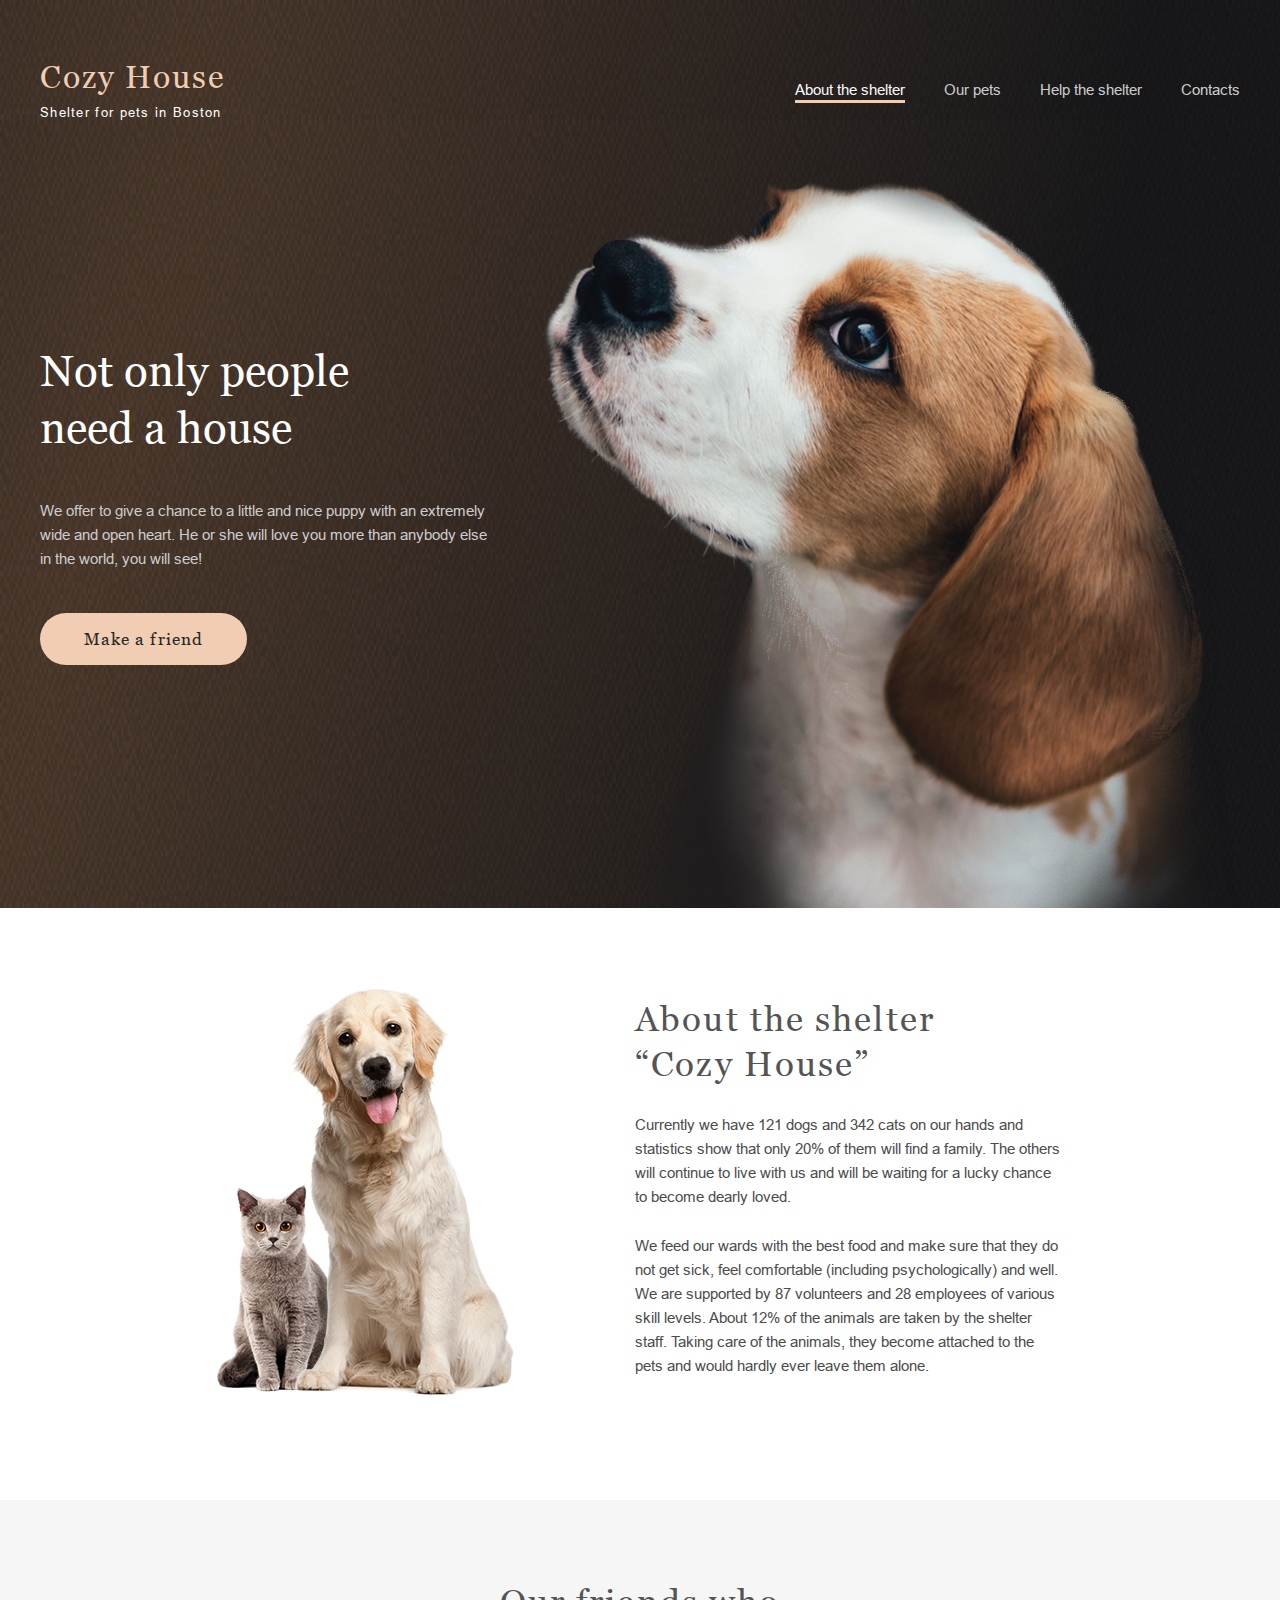
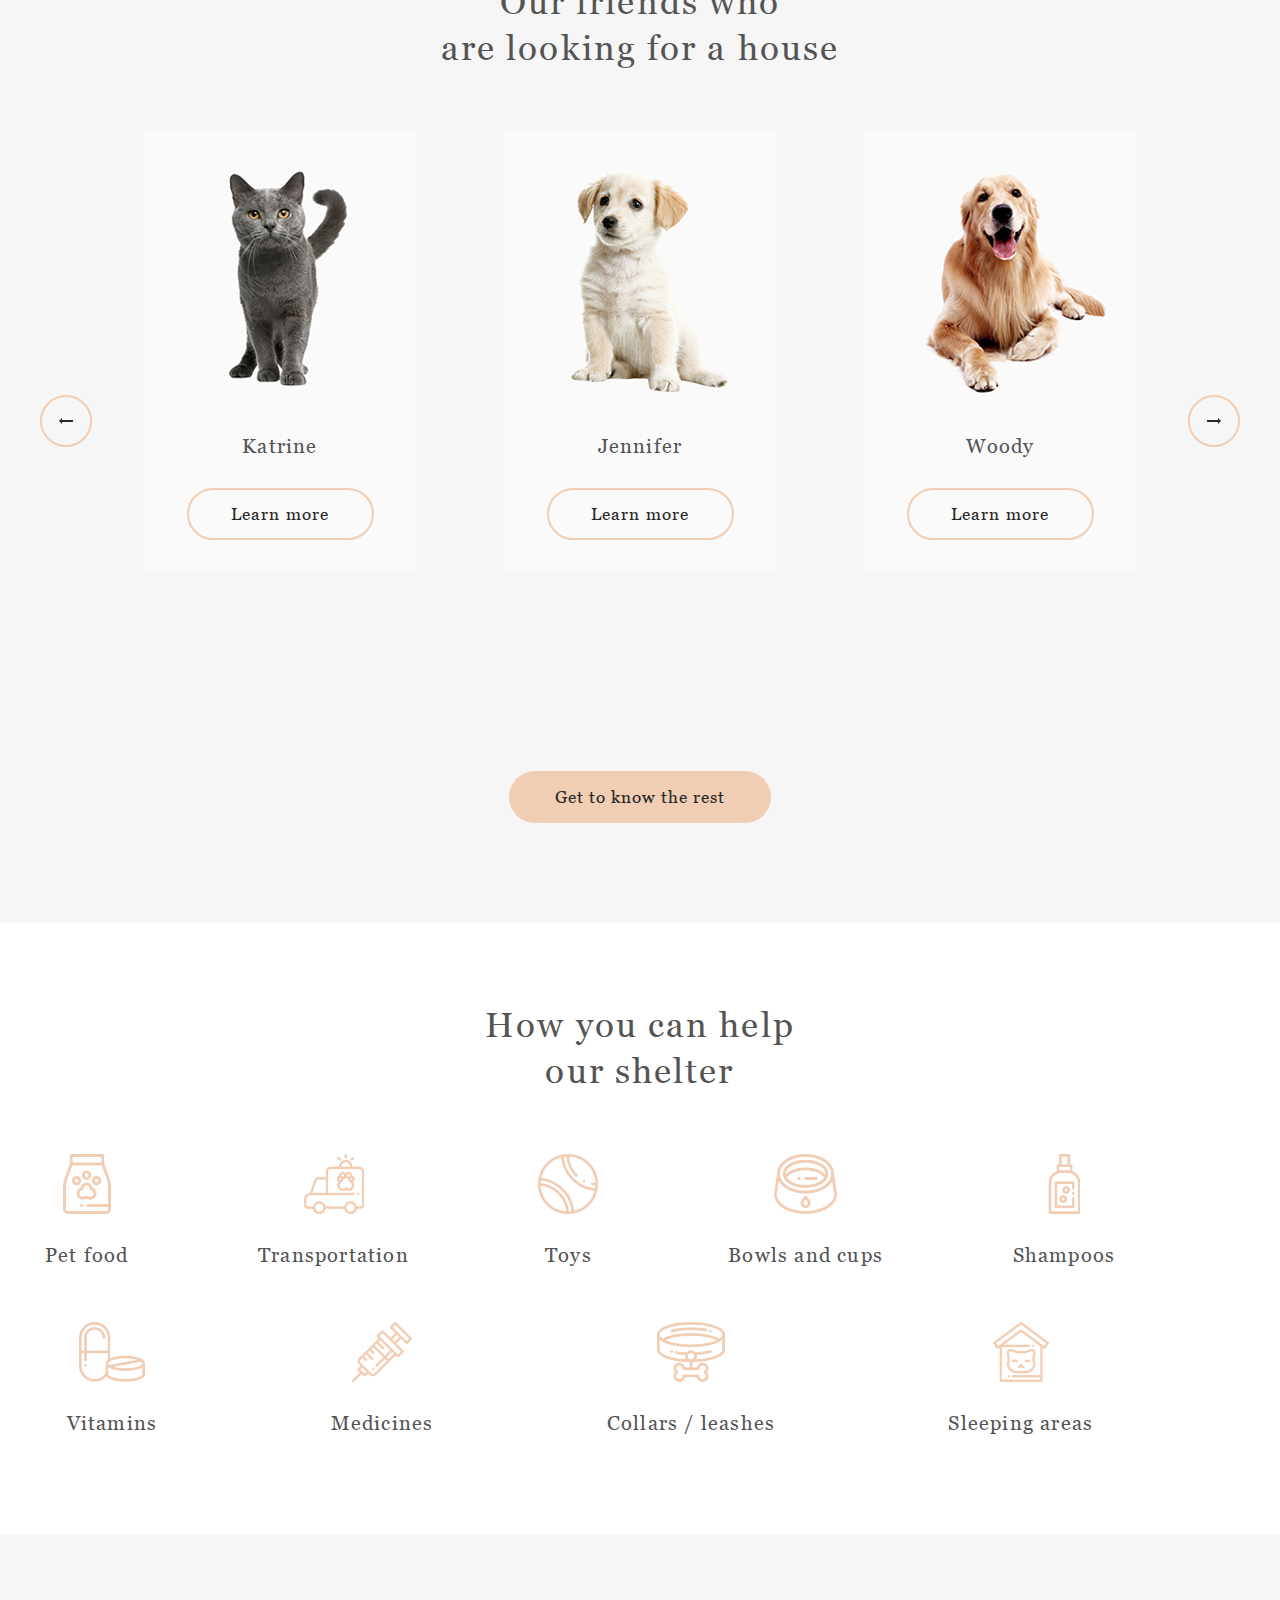
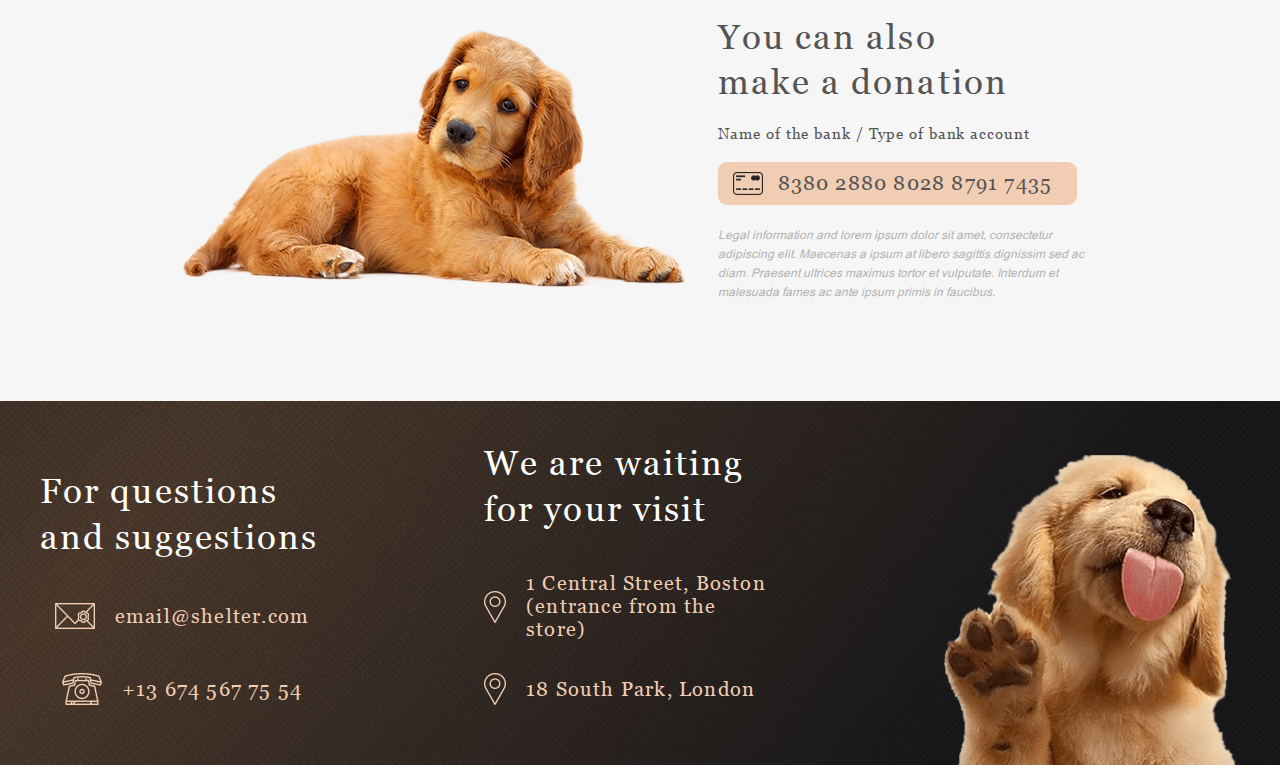
==== commit becfa2b6: "feat: slider slides pets boxes" ====
--- a/pages/main/index.html
+++ b/pages/main/index.html
@@ -54,27 +54,31 @@
             <h3>Our friends who<br>are looking for a house</h3>
             <div class="slider">
                 <div id="slide-left" class="button-arrow left"></div>
-                <div class="card-wrapper">
-                    <div class="card">
-                        <img src="../../assets/images/pets-katerine.png" alt="pet image">
-                        <p>Katrine</p>
-                        <button class="button-secondary">Learn more</button>
+                <div class="pets-display">
+                    <div id="pets-wrapper" class="pets-wrapper">
+                        <div class="card-wrapper">
+                            <div class="card">
+                                <img src="../../assets/images/pets-katerine.png" alt="pet image">
+                                <p>Katrine</p>
+                                <button class="button-secondary">Learn more</button>
+                            </div>
+                        </div>
+                        <div class="card-wrapper">
+                            <div class="card">
+                                <img src="../../assets/images/pets-jennifer.png" alt="pet image">
+                                <p>Jennifer</p>
+                                <button class="button-secondary">Learn more</button>
+                            </div>
+                        </div>                
+                        <div class="card-wrapper">
+                            <div class="card">
+                                <img src="../../assets/images/pets-woody.png" alt="pet image">
+                                <p>Woody</p>
+                                <button class="button-secondary">Learn more</button>
+                            </div>
+                        </div>
                     </div>
-                </div>
-                <div class="card-wrapper">
-                    <div class="card">
-                        <img src="../../assets/images/pets-jennifer.png" alt="pet image">
-                        <p>Jennifer</p>
-                        <button class="button-secondary">Learn more</button>
-                    </div>
-                </div>                
-                <div class="card-wrapper">
-                    <div class="card">
-                        <img src="../../assets/images/pets-woody.png" alt="pet image">
-                        <p>Woody</p>
-                        <button class="button-secondary">Learn more</button>
-                    </div>
-                </div>                
+                </div>                               
                 <div id="slide-right" class="button-arrow right"></div>
             </div>
             <div class="button-primary"><a href="#our-pets">Get to know the rest</a></div>
--- a/pages/main/style.css
+++ b/pages/main/style.css
@@ -31,8 +31,9 @@
     padding: 0;    
 }
 
-body {
-    position: relative;     
+html, body {
+    position: relative;
+    overflow-x: hidden;     
 }
 
 header, main, footer {
@@ -293,10 +294,33 @@
 }
 
 .slider {    
+    width: 100%;
     display: flex;
     justify-items: center;
     align-items: center;
     margin-bottom: 3.75rem;
+    position: relative;
+
+}
+
+.slider:before {
+    position: absolute;
+    left: -1080px;
+    content: '';
+    width: 1080px;
+    height: 100%;
+    background-image: linear-gradient(to left, var(--color-light-l) 0, var(--color-light-l) 3.7077%, white 3.7037%);
+    z-index: 3;
+}
+
+.slider:after {
+    position: absolute;
+    right: -1080px;
+    content: '';
+    width: 1080px;
+    height: 100%;
+    background-image: linear-gradient(to right, var(--color-light-l) 0, var(--color-light-l) 3.7077%, white 3.7037%);
+    z-index: 3;
 }
 
 .button-arrow {
@@ -305,6 +329,7 @@
     border: 2px solid var(--color-primary);
     border-radius: 50%;
     cursor: pointer;
+    z-index: 3;
 }
 
 .button-arrow.left {
@@ -323,7 +348,34 @@
     background-repeat: no-repeat;
 }
 
-.card {
+.pets-display {   
+    flex-grow: 1;
+    height: 580px;
+}
+
+.pets-wrapper {
+    display: flex;
+    justify-items: center;
+    align-items: center;
+    left: 0;
+    transition: all 1s;
+    }
+
+.pets-wrapper.left {
+    position: absolute;
+    left: -1080px;
+}
+
+.pets-wrapper.right {
+    position: absolute;
+    left: 1200px;
+}
+
+.card-wrapper {
+    display: inline-block;    
+}
+
+.card {    
     margin: 0 2.8125rem;
     text-align: center;
     background-color: var(--color-light-s);
@@ -798,9 +850,14 @@
         margin-bottom: 42px;
     }
 
+    .pets-display {
+        width: 100%;
+        height: 439px;
+        order: -1;
+    }
+    
     .card-wrapper {
-        width: 100%;
-        order: -1;
+        margin: 0 auto;
     }
 
     .card {
@@ -808,7 +865,7 @@
         margin: 0 auto;                  
     }
 
-    .card-wrapper:nth-child(3), .card-wrapper:nth-child(4) {
+    .card-wrapper:nth-child(2), .card-wrapper:nth-child(3) {
         display: none;
     }
 
@@ -1046,16 +1103,21 @@
         margin-bottom: 80px;
     }
 
-    .card-wrapper:nth-of-type(4) {
+    .our-pets {
+        padding-left: 30px;
+        padding-right: 30px;
+    }
+
+    .card-wrapper:nth-of-type(3) {
         display: none;
     }
 
-    .card-wrapper:nth-child(2) .card {
+    .card-wrapper:nth-child(1) .card {
         margin-left: 0;
         margin-right: 20px;
     }
 
-    .card-wrapper:nth-child(3) .card {
+    .card-wrapper:nth-child(2) .card {
         margin-right: 0;
         margin-left: 20px;
     }
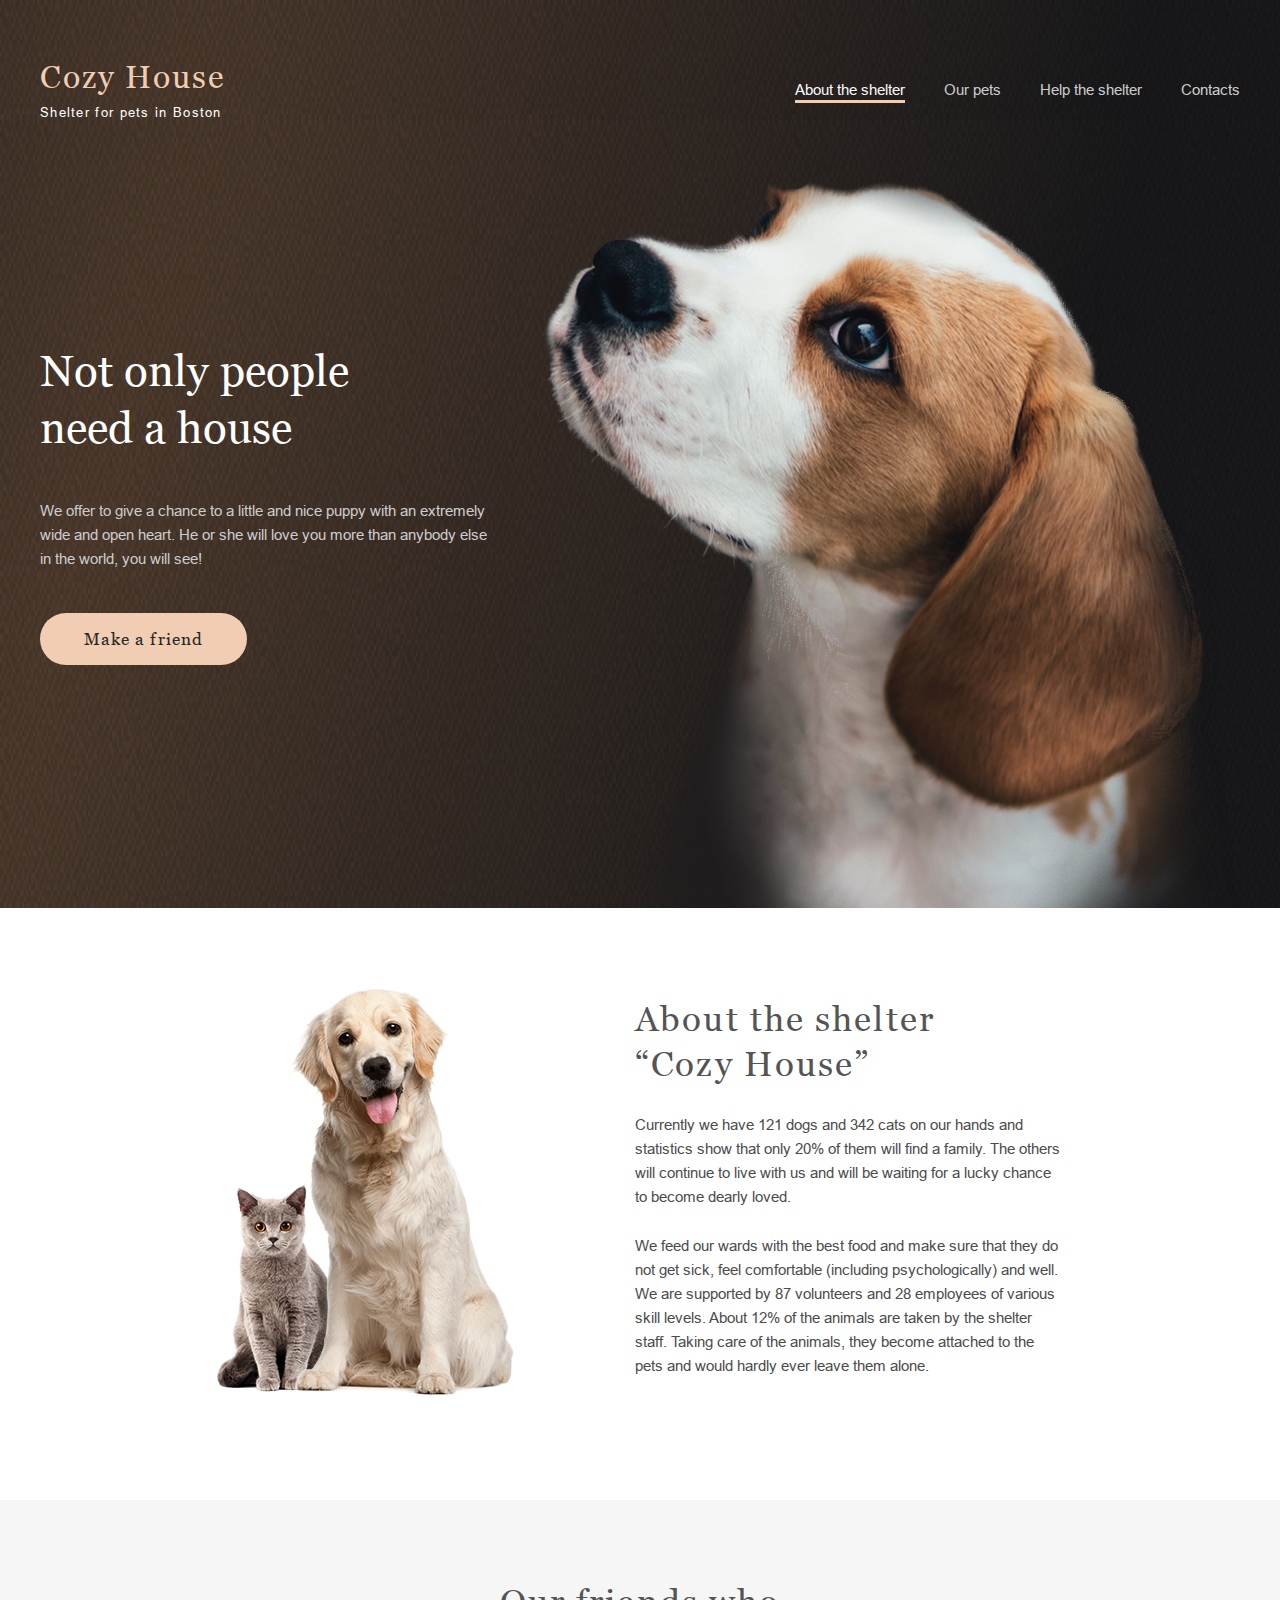
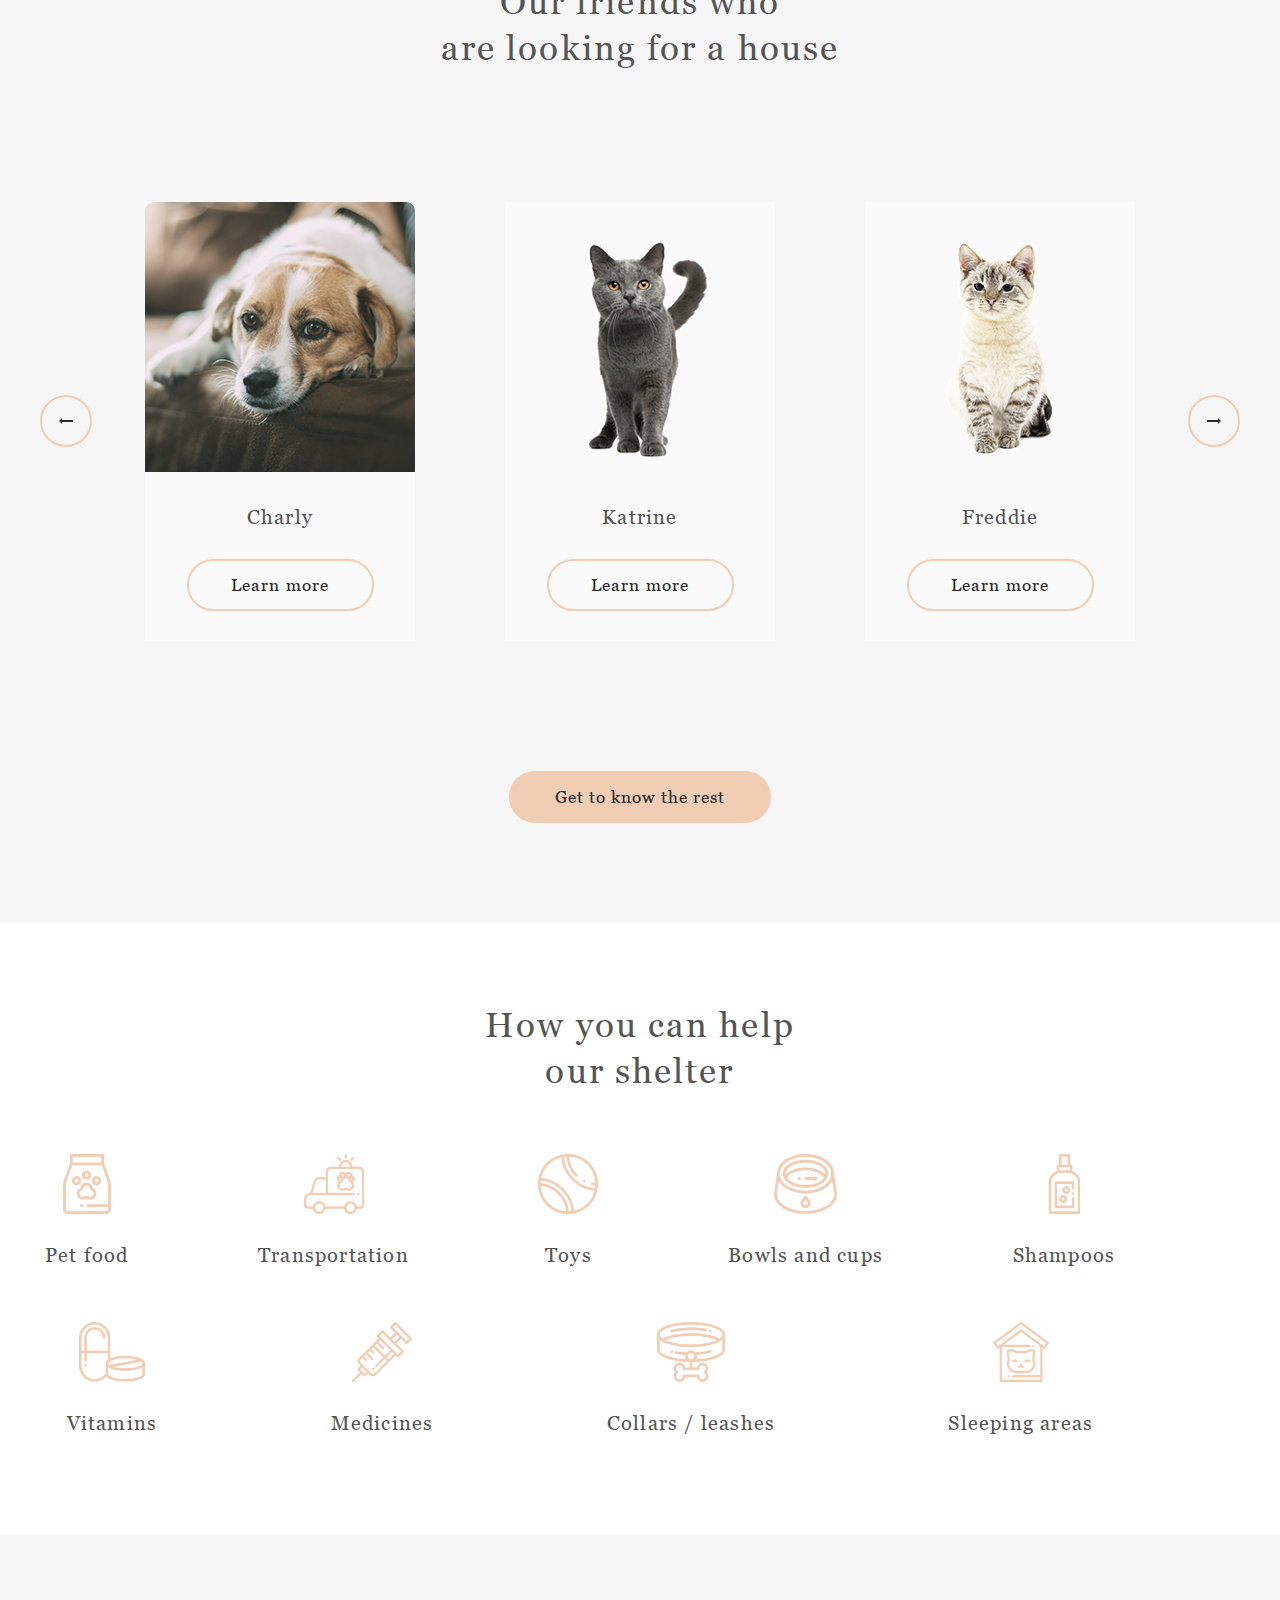
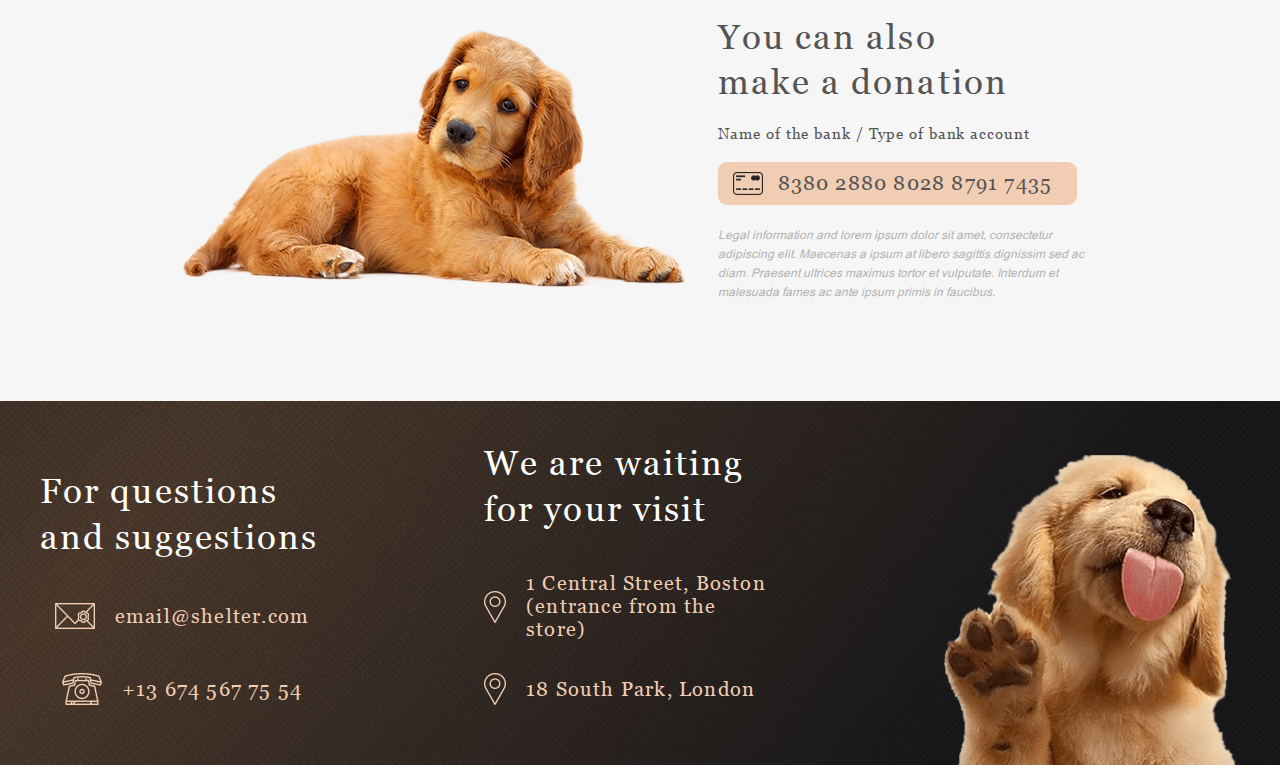
==== commit 482c640b: "feat: slider final version add" ====
--- a/pages/main/index.html
+++ b/pages/main/index.html
@@ -54,11 +54,11 @@
             <h3>Our friends who<br>are looking for a house</h3>
             <div class="slider">
                 <div id="slide-left" class="button-arrow left"></div>
-                <div class="pets-display">
+                <div id="pets-display" class="pets-display">
                     <div id="pets-wrapper" class="pets-wrapper">
                         <div class="card-wrapper">
                             <div class="card">
-                                <img src="../../assets/images/pets-katerine.png" alt="pet image">
+                                <img src="../../assets/images/pets-katrine.png" alt="pet image">
                                 <p>Katrine</p>
                                 <button class="button-secondary">Learn more</button>
                             </div>
--- a/pages/main/style.css
+++ b/pages/main/style.css
@@ -348,7 +348,10 @@
     background-repeat: no-repeat;
 }
 
-.pets-display {   
+.pets-display { 
+    display: flex;
+    justify-content: center;
+    align-items: center;  
     flex-grow: 1;
     height: 580px;
 }
@@ -364,11 +367,22 @@
 .pets-wrapper.left {
     position: absolute;
     left: -1080px;
+    transition: all 1s;
 }
 
 .pets-wrapper.right {
     position: absolute;
     left: 1200px;
+    transition: all 1s;
+}
+
+.pets-wrapper.from-left {    
+    left: 52px;
+    
+}
+
+.pets-wrapper.from-right {
+    left: 52px;
 }
 
 .card-wrapper {
@@ -392,6 +406,8 @@
 
 .card img {
     margin-bottom: 1.875rem;
+    width: 270px;
+    height: 270px;
 }
 
 .card p {
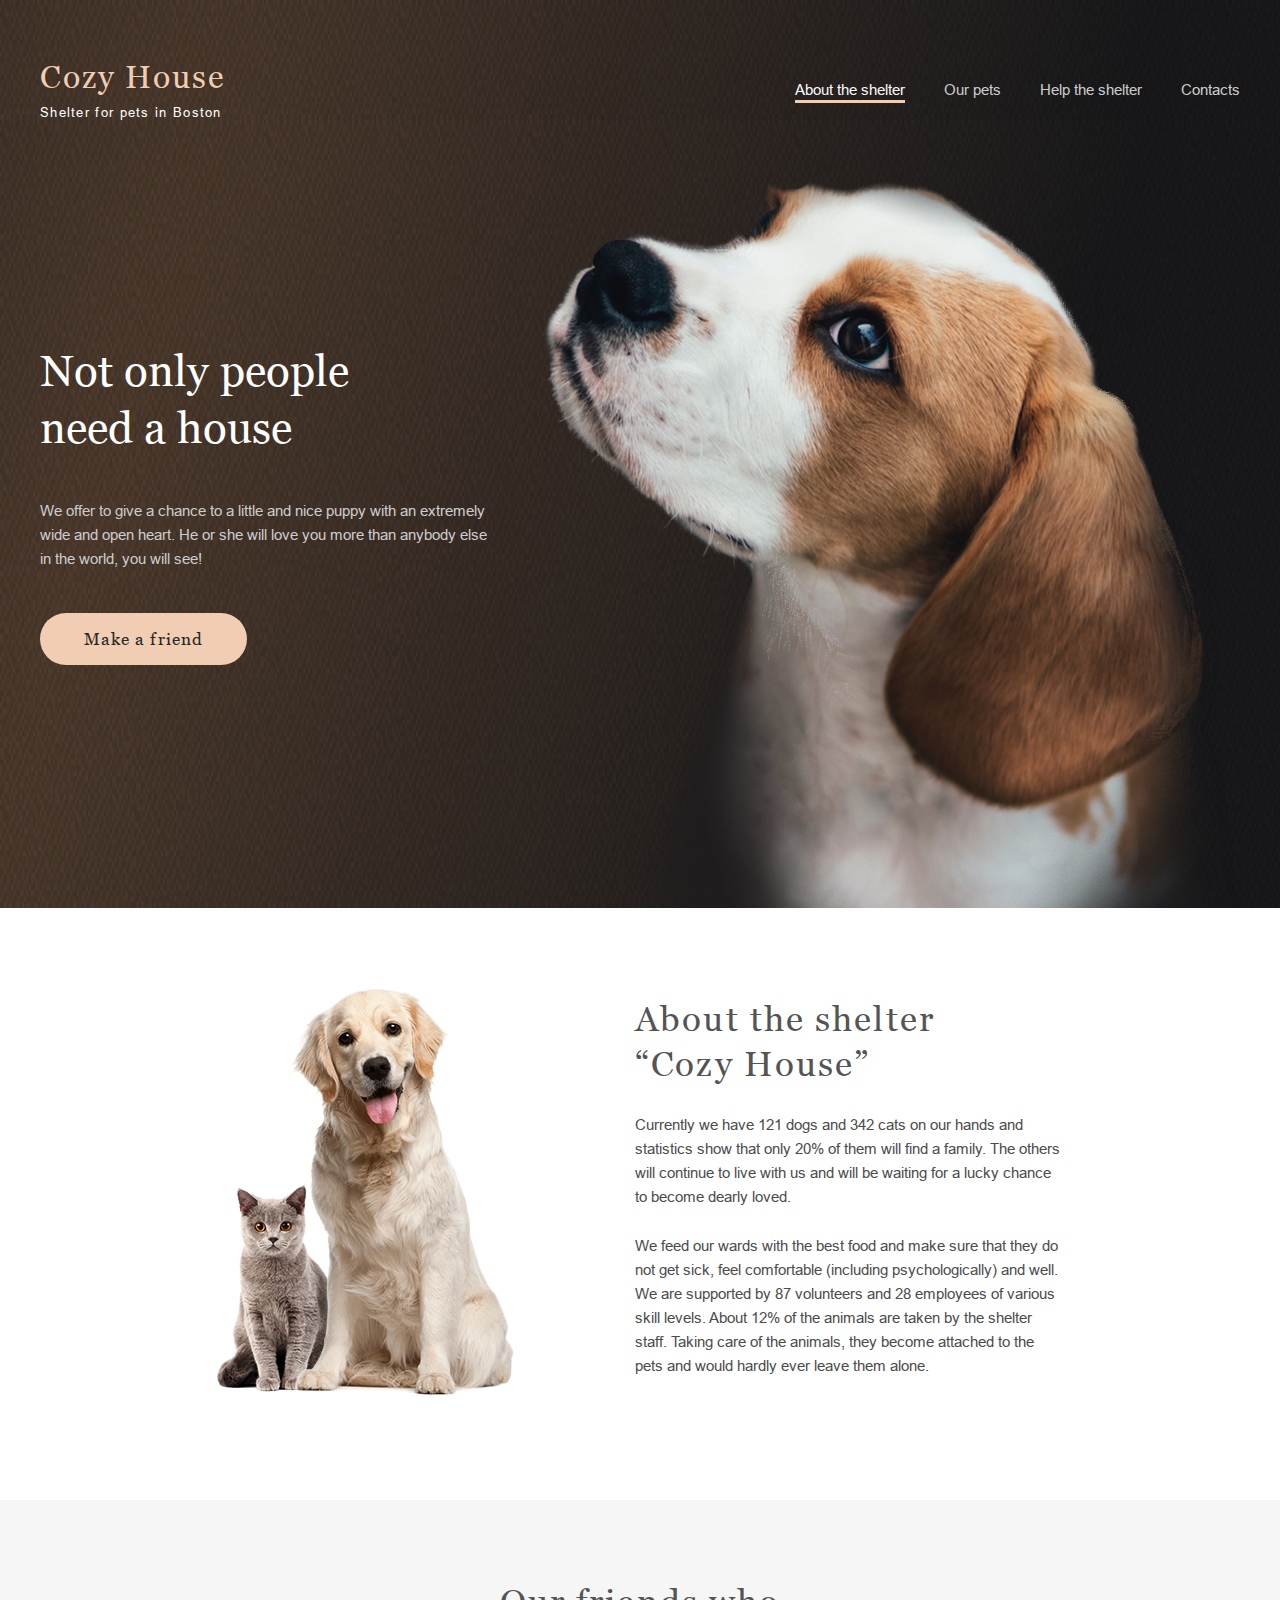
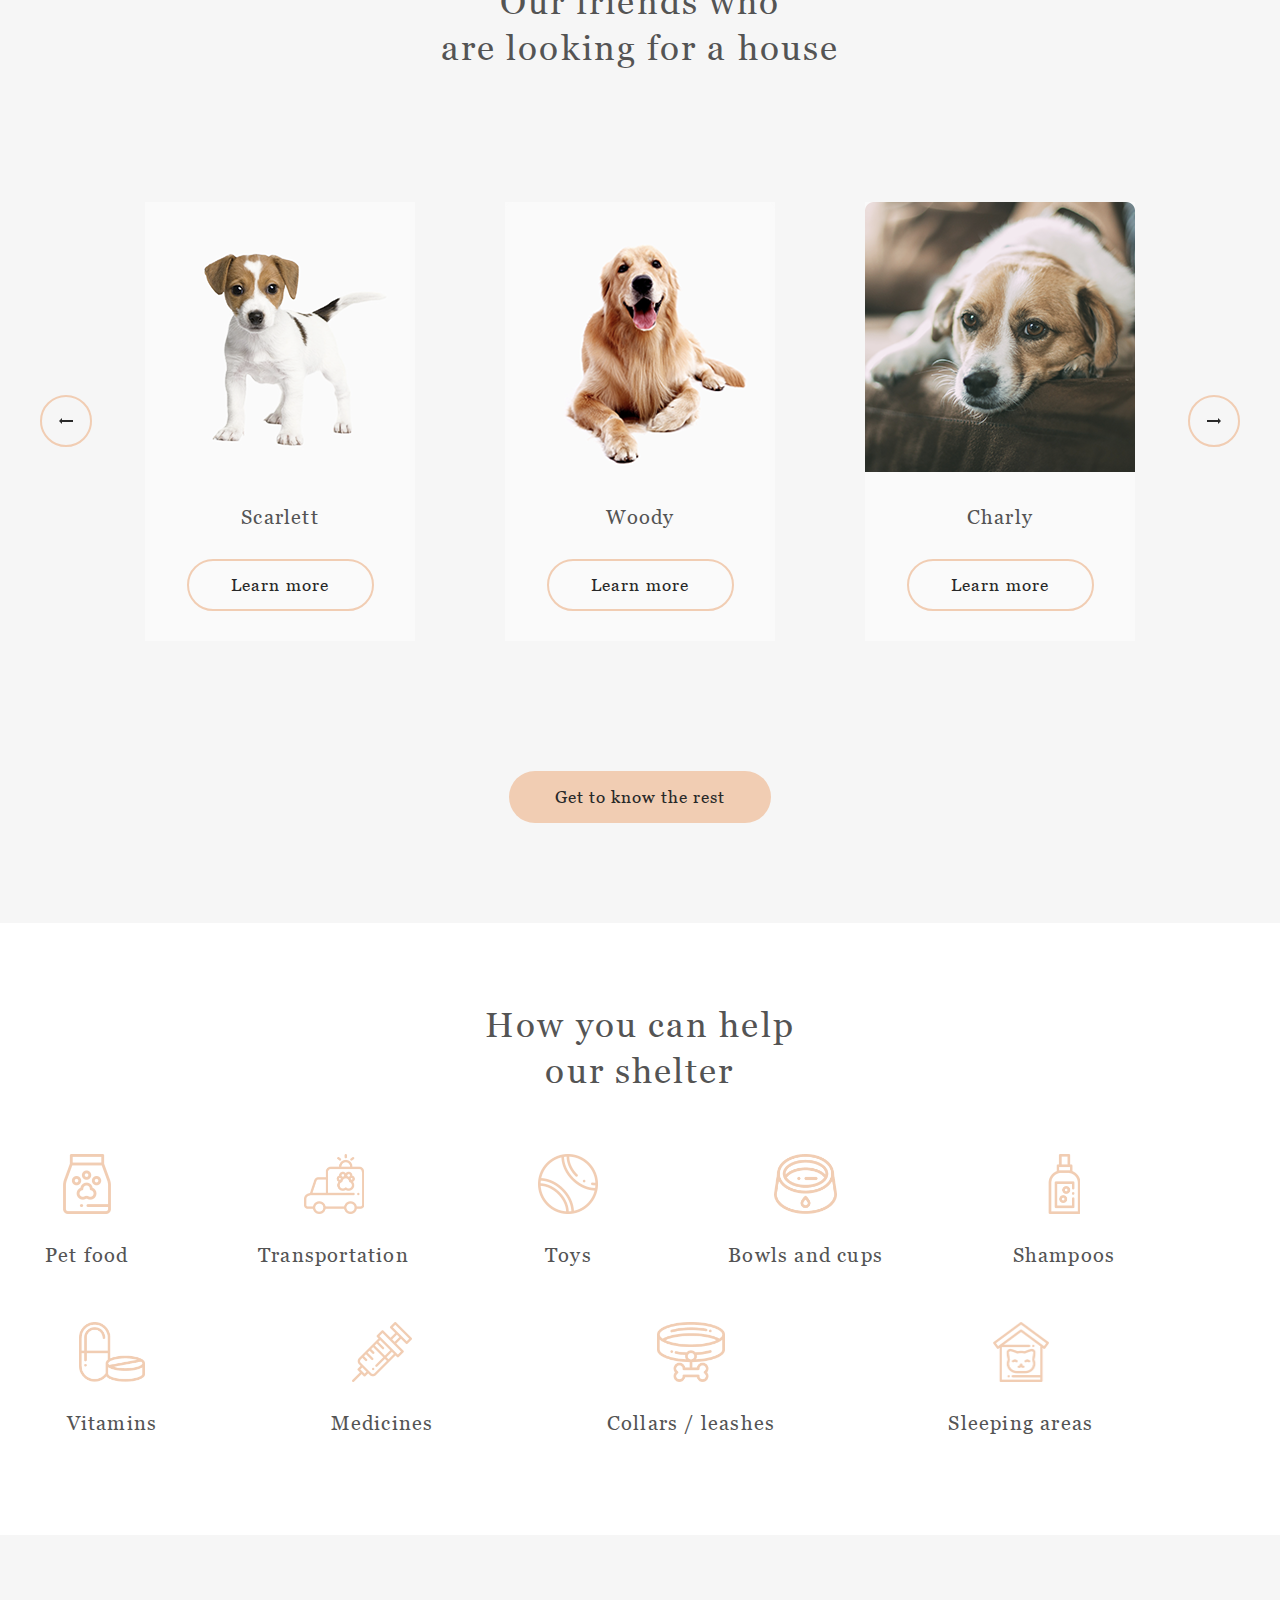
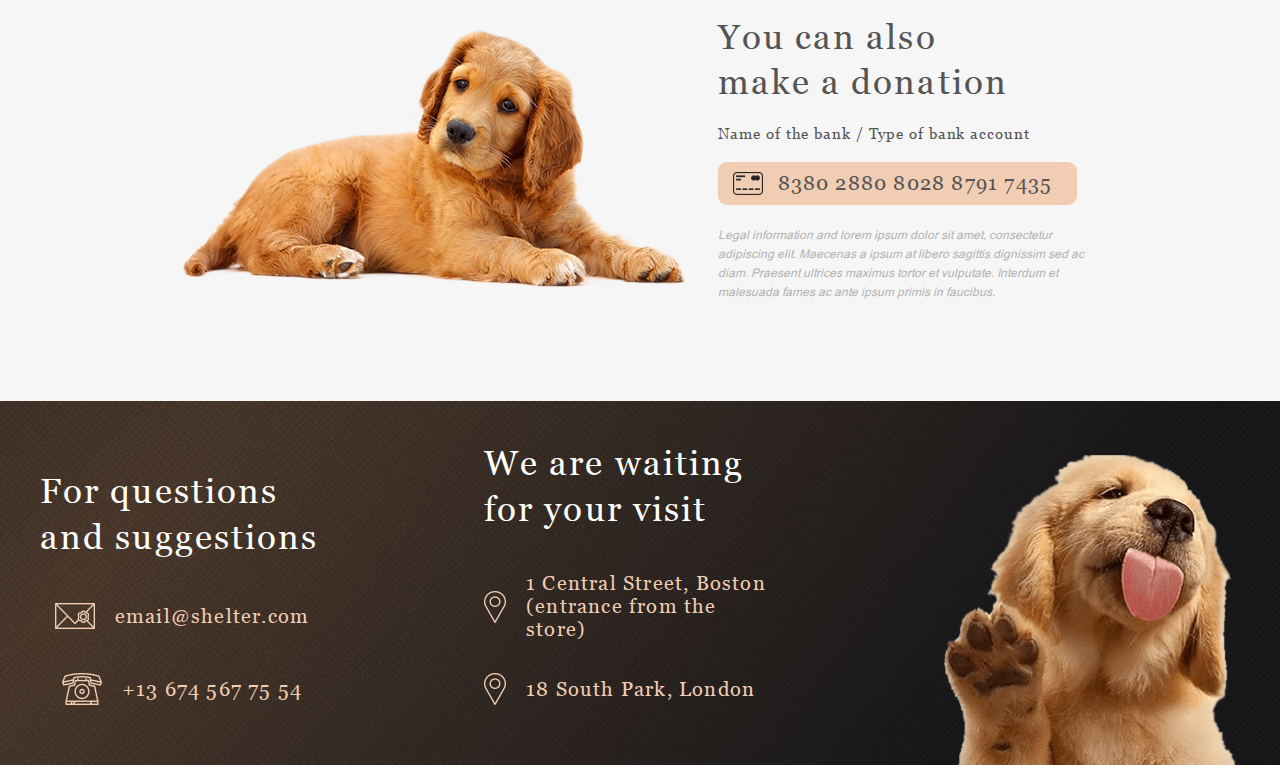
==== commit 8f70b863: "feat: pop-up functionality add" ====
--- a/pages/main/index.html
+++ b/pages/main/index.html
@@ -82,6 +82,25 @@
                 <div id="slide-right" class="button-arrow right"></div>
             </div>
             <div class="button-primary"><a href="#our-pets">Get to know the rest</a></div>
+            <div id="pop-up" class="pop-up">
+                <div id="pop-up-content" class="pop-up-content">
+                    <div id="pop-up-close-btn" class="pop-up-close-btn"><div class="cross-wrapper"><div class="cross1"><hr></div><div class="cross2"><hr></div></div></div>
+                    <div id="pop-up-img-wrapper" class="pop-up-img-wrapper">
+                        <img id="pop-up-img" class="pop-up-img" alt="Pets image">
+                    </div>
+                    <div id="pop-up-text-content" class="pop-up-text-content">
+                        <h3 id="pet-name" class="pet-name"></h3>
+                        <h4 id="type-breed" class="type-breed"><span id="type" class="type"></span> - <span id="breed" class="breed"></span></h4>
+                        <h5 id="description" class="description"></h5>
+                        <ul id="pet-details" class="pet-details">
+                            <li id="age" class="age"><span class="age">Age </span><span id="age-value" class="age-value"></span></li>
+                            <li id="inoculations" class="inoculations"><span class="inoculations">Inoculations </span><span id="inoculations-value" class="inoculations-value"></span></li>
+                            <li id="diseases" class="diseases"><span class="diseases">Diseases </span><span id="diseases-value" class="diseases-value"></span></li>
+                            <li id="parasites" class="parasites"><span class="parasites">Parasites </span><span id="parasites-value" class="parasites-value"></span></li>
+                        </ul>
+                    </div>
+                </div>
+            </div>
         </section>
         <section id="help" class="help">
             <h3>How you can help<br>our shelter</h3>
--- a/pages/main/style.css
+++ b/pages/main/style.css
@@ -652,6 +652,146 @@
 .boston {
     width: 254px;
 }
+
+/*pop-up*/
+
+.pop-up {
+  display: none;
+  justify-content: center;
+  align-items: center;
+  position: fixed;
+  z-index: 4;
+  padding-top: 100px;
+  left: 0;
+  top: 0;
+  width: 100vw;
+  height: 100vh;
+  overflow-x: hidden;
+  background-color: rgb(0,0,0);
+  background-color: rgba(41, 41, 41, 0.6);
+}
+
+.pop-up-visible {
+    display: flex;
+}
+
+.pop-up-content {
+    display: flex;
+    justify-content: center;
+    align-items: flex-start;
+    position: relative;
+    background-color: var(--color-light-s);
+    border-radius: 9px;
+    width: 900px;
+}
+
+.pop-up-img {
+    width: 500px;
+    height: 500px;
+    display: block;
+}
+
+.pop-up-text-content {
+    display: flex;
+    flex-direction: column;
+    padding: 50px 20px 0 30px;
+}
+
+h3.pet-name {
+    font-family: var(--font-primary);
+    color: black;
+    font-size: 35px;
+    line-height: 130%;
+    letter-spacing: 0.06em;
+    margin-bottom: 10px;
+    text-align: left;
+}
+
+h4.type-breed {
+    font-family: var(--font-primary);
+    font-size: 20px;
+    line-height: 115%;
+    letter-spacing: 0.06em;
+    margin-bottom: 40px;
+}
+
+h5.description {
+    font-family: var(--font-primary);
+    font-size: 20px;
+    line-height: 110%;
+    letter-spacing: 0.06em;
+    margin-bottom: 40px;
+    font-weight: 400;
+}
+
+ul.pet-details {
+    list-style: none;
+}
+
+ul.pet-details li:before {
+    content: "\2022";  /* Add content: \2022 is the CSS Code/unicode for a bullet */
+    color: var(--color-primary); /* Change the color */
+    font-weight: bold; /* If you want it to be bold */
+    display: inline-block; /* Needed to add space between the bullet and the text */
+    width: 1em; /* Also needed for space (tweak if needed) */
+    margin-left: -1em; /* Also needed for space (tweak if needed) */
+}
+
+ul.pets-details li {
+    font-family: 'Georgia';
+    font-style: normal;
+    font-weight: 700;
+    font-size: 15px;
+    line-height: 110%;
+    letter-spacing: 0.06em;
+    margin-bottom: 11px;
+}
+
+span.age, span.inoculations, span.diseases, span.parasites {
+    font-weight: bold;
+}
+
+.pop-up-close-btn {
+    display: flex;
+    justify-content: center;
+    align-items: center;    
+    position: absolute;
+    right: -43px;
+    top: -52px;
+    width: 52px;
+    height: 52px;
+    border-radius: 50%;
+    border: 2px solid var(--color-primary);
+}
+
+.cross-wrapper {
+    margin-top: 1px;
+   width: 14px;
+   height: 14px;
+   position: relative;
+   transform: rotate(45deg);
+}
+
+.cross1 {
+    position: absolute;
+    width: 12px;
+    height: 12px;
+    top: calc(50% - 2px)
+}
+
+.cross2 {
+    position: absolute;    
+    width: 12px;
+    height: 12px;
+    right: 50%;
+    transform: rotate(90deg);
+}
+
+hr {
+    border: 1px solid var(--color-dark-3xl);
+}
+
+/*pop-up*/
 
 @media screen and (max-width: 767px) {    
     
